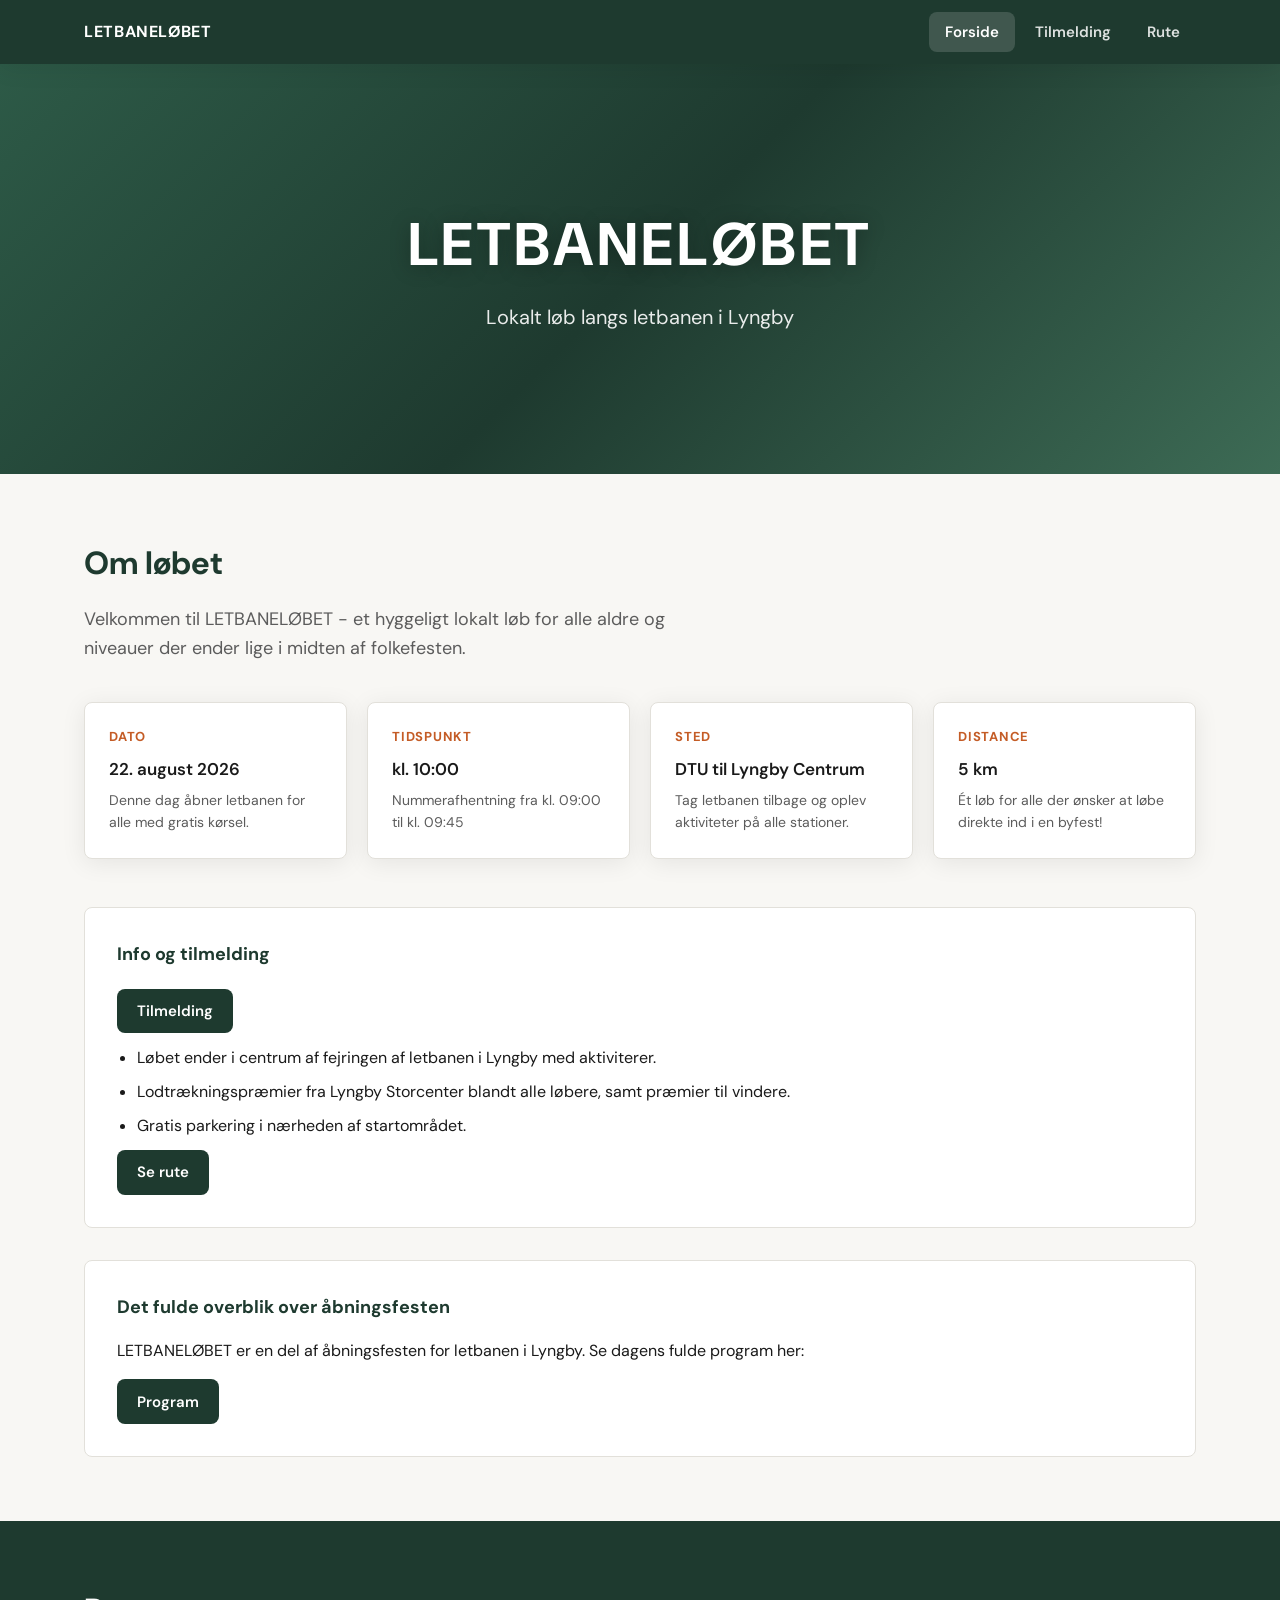
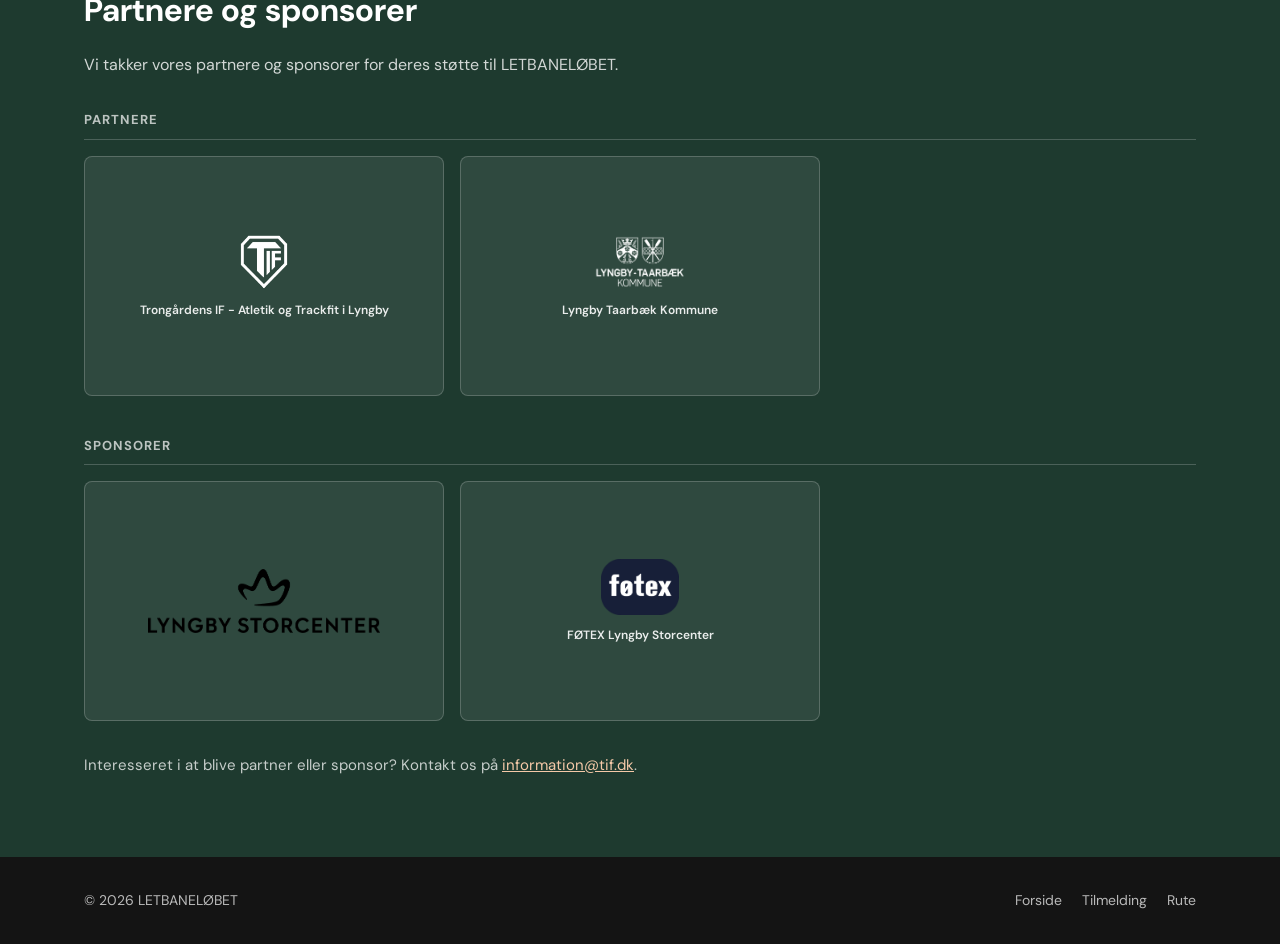
==== index.html @ 2972b859 "changed main page button margins" ====
<!DOCTYPE html>
<html lang="da">
<head>
    <meta charset="UTF-8">
    <meta name="viewport" content="width=device-width, initial-scale=1.0">
    <title>LETBANELØBET</title>
    <link rel="stylesheet" href="style.css">
    <link rel="preconnect" href="https://fonts.googleapis.com">
    <link rel="preconnect" href="https://fonts.gstatic.com" crossorigin>
    <link href="https://fonts.googleapis.com/css2?family=DM+Sans:ital,opsz,wght@0,9..40,400;0,9..40,600;0,9..40,700;1,9..40,400&display=swap" rel="stylesheet">
</head>
<body>
    <header class="nav">
        <div class="nav__inner">
            <a class="nav__brand" href="index.html">LETBANELØBET</a>
            <button class="nav__toggle" type="button" aria-expanded="false" aria-controls="nav-menu" aria-label="Åbn menu">
                <span class="nav__toggle-bar"></span>
                <span class="nav__toggle-bar"></span>
                <span class="nav__toggle-bar"></span>
            </button>
            <nav class="nav__menu" id="nav-menu">
                <a class="nav__link nav__link--active" href="index.html">Forside</a>
                <a class="nav__link" href="tilmelding.html">Tilmelding</a>
                <a class="nav__link" href="rute.html">Rute</a>
            </nav>
        </div>
    </header>

    <main>
        <section class="hero" aria-label="Velkommen">
            <div class="hero__banner" role="img" aria-label="Bannerbillede kommer snart">
                <!-- <span class="hero__banner-placeholder">Banner kommer snart</span> -->
                <div class="hero__overlay">
                    <h1 class="hero__title">LETBANELØBET</h1>
                    <p class="hero__tagline">Lokalt løb langs letbanen i Lyngby</p>
                </div>
            </div>
        </section>

        <section class="info" id="info">
            <div class="container">
                <h2 class="section-title">Om løbet</h2>
                <p class="info__intro">
                    Velkommen til LETBANELØBET - et hyggeligt lokalt løb for alle aldre og niveauer der ender lige i midten af folkefesten. 
                </p>

                <div class="info__grid">
                    <article class="info__card">
                        <h3 class="info__card-title">Dato</h3>
                        <p class="info__card-text">22. august 2026</p>
                        <p class="info__card-detail">Denne dag åbner letbanen for alle med gratis kørsel.</p>
                    </article>
                    <article class="info__card">
                        <h3 class="info__card-title">Tidspunkt</h3>
                        <p class="info__card-text">kl. 10:00</p>
                        <p class="info__card-detail">Nummerafhentning fra kl. 09:00 til kl. 09:45</p>
                    </article>
                    <article class="info__card">
                        <h3 class="info__card-title">Sted</h3>
                        <p class="info__card-text">DTU til Lyngby Centrum</p>
                        <p class="info__card-detail">Tag letbanen tilbage og oplev aktiviteter på alle stationer.</p>
                    </article>
                    <article class="info__card">
                        <h3 class="info__card-title">Distance</h3>
                        <p class="info__card-text">5 km</p>
                        <p class="info__card-detail">Ét løb for alle der ønsker at løbe direkte ind i en byfest!</p>
                    </article>
                </div>
                <div class="info__details">
                    <h3 class="info__details-title">Info og tilmelding</h3>
                    <a class="btn btn--secondary" href="tilmelding.html" style="margin-top: 0.25rem; margin-bottom: 0.75rem;">Tilmelding</a>
                    <ul class="info__list">
                        <li>Løbet ender i centrum af fejringen af letbanen i Lyngby med aktiviterer.</li>
                        <li>Lodtrækningspræmier fra Lyngby Storcenter blandt alle løbere, samt præmier til vindere.</li>
                        <li>Gratis parkering i nærheden af startområdet.</li>
                    </ul>
                    <a class="btn btn--secondary" href="rute.html" style="margin-top: 0.75rem;">Se rute</a>
                </div>

                <div class="info__details">
                    <h3 class="info__details-title">Det fulde overblik over åbningsfesten</h3>
                    <p>
                        LETBANELØBET er en del af åbningsfesten for letbanen i Lyngby.
                        Se dagens fulde program her:
                    </p>
                    <a class="btn btn--secondary" href="https://visitlyngby.dk/begivenhed/letbanen-aabner-i-lyngby/" target="_blank">Program</a>
              
                </div>
            </div>
        </section>

        <section class="partners" id="partnere">
            <div class="container">
                <h2 class="section-title">Partnere og sponsorer</h2>
                <p class="partners__intro">
                    Vi takker vores partnere og sponsorer for deres støtte til LETBANELØBET.
                </p>
                <div class="partners__group">
                    <h3 class="partners__group-title">Partnere</h3>
                    <div class="partners__grid">
                        <a class="partners__card" href="https://tif.dk" target="_blank" rel="noopener noreferrer">
                            <img
                                class="partners__card-logo"
                                src="partner_logos/TIF_logo_hvid.png"
                                alt="Trongårdens IF - Atletik og Trackfit i Lyngby"
                            >
                            <span class="partners__card-name">Trongårdens IF - Atletik og Trackfit i Lyngby</span>
                        </a>
                        <a class="partners__card" href="https://www.ltk.dk/" target="_blank" rel="noopener noreferrer">
                            <img
                                class="partners__card-logo"
                                src="partner_logos/LTK_Logo_KV-neg.png"
                                alt="Lyngby Taarbæk Kommune"
                            >
                            <span class="partners__card-name">Lyngby Taarbæk Kommune</span>
                        </a>
                        <!-- <div class="partners__logo" aria-hidden="true">Partner 3</div> -->
                    </div>
                </div>

                <div class="partners__group">
                    <h3 class="partners__group-title">Sponsorer</h3>
                    <div class="partners__grid">
                        <div class="partners__card partners__card--logo-only">
                            <img
                                class="partners__card-logo"
                                src="sponsor_logos/lsc_positiv.png"
                                alt="LSC"
                            >
                        </div>
                        <div class="partners__card">
                            <img
                                class="partners__card-logo"
                                src="sponsor_logos/logo_fotex_RGB.png"
                                alt="FØTEX Lyngby"
                            >
                            <span class="partners__card-name">FØTEX Lyngby Storcenter</span>
                        </div>
                    </div>
                </div>
                <p class="partners__cta">
                    Interesseret i at blive partner eller sponsor? Kontakt os på
                    <a href="mailto:information@tif.dk">information@tif.dk</a>.
                </p>
            </div>
        </section>
    </main>

    <footer class="footer">
        <div class="container footer__inner">
            <p class="footer__copy">&copy; 2026 LETBANELØBET</p>
            <nav class="footer__nav" aria-label="Sidefod">
                <a href="index.html">Forside</a>
                <a href="tilmelding.html">Tilmelding</a>
                <a href="rute.html">Rute</a>
            </nav>
        </div>
    </footer>

    <script src="script.js"></script>
</body>
</html>
---- style.css ----
:root {
    --color-bg: #f8f7f4;
    --color-surface: #ffffff;
    --color-text: #1a1a1a;
    --color-text-muted: #5c5c5c;
    --color-accent: #c45c26;
    --color-accent-dark: #9a4520;
    --color-nav: #1e3a2f;
    --color-hero-overlay: rgba(20, 45, 35, 0.55);
    --color-border: #e2e0da;
    --font: "DM Sans", system-ui, sans-serif;
    --max-width: 72rem;
    --nav-height: 4rem;
    --radius: 0.5rem;
    --shadow: 0 4px 24px rgba(0, 0, 0, 0.08);
}

*,
*::before,
*::after {
    box-sizing: border-box;
}

html {
    scroll-behavior: smooth;
}

body {
    margin: 0;
    font-family: var(--font);
    font-size: 1rem;
    line-height: 1.6;
    color: var(--color-text);
    background: var(--color-bg);
}

img {
    max-width: 100%;
    height: auto;
    display: block;
}

a {
    color: var(--color-accent);
}

a:hover {
    color: var(--color-accent-dark);
}

.container {
    width: 100%;
    max-width: var(--max-width);
    margin: 0 auto;
    padding: 0 1.25rem;
}

.container--narrow {
    max-width: 42rem;
}

/* Navigation */
.nav {
    position: sticky;
    top: 0;
    z-index: 100;
    background: var(--color-nav);
    box-shadow: var(--shadow);
}

.nav__inner {
    display: flex;
    align-items: center;
    justify-content: space-between;
    max-width: var(--max-width);
    margin: 0 auto;
    padding: 0 1.25rem;
    min-height: var(--nav-height);
}

.nav__brand {
    font-weight: 700;
    font-size: 1rem;
    letter-spacing: 0.04em;
    color: #fff;
    text-decoration: none;
    white-space: nowrap;
}

.nav__brand:hover {
    color: #e8f0ec;
}

.nav__menu {
    display: flex;
    gap: 0.25rem;
}

.nav__link {
    display: block;
    padding: 0.5rem 1rem;
    color: rgba(255, 255, 255, 0.85);
    text-decoration: none;
    font-weight: 600;
    font-size: 0.9375rem;
    border-radius: var(--radius);
}

.nav__link:hover {
    color: #fff;
    background: rgba(255, 255, 255, 0.1);
}

.nav__link--active {
    color: #fff;
    background: rgba(255, 255, 255, 0.15);
}

.nav__toggle {
    display: none;
    flex-direction: column;
    justify-content: center;
    gap: 5px;
    width: 2.5rem;
    height: 2.5rem;
    padding: 0;
    border: none;
    background: transparent;
    cursor: pointer;
    border-radius: var(--radius);
}

.nav__toggle-bar {
    display: block;
    width: 1.5rem;
    height: 2px;
    background: #fff;
    margin: 0 auto;
    transition: transform 0.2s, opacity 0.2s;
}

.nav__toggle[aria-expanded="true"] .nav__toggle-bar:nth-child(1) {
    transform: translateY(7px) rotate(45deg);
}

.nav__toggle[aria-expanded="true"] .nav__toggle-bar:nth-child(2) {
    opacity: 0;
}

.nav__toggle[aria-expanded="true"] .nav__toggle-bar:nth-child(3) {
    transform: translateY(-7px) rotate(-45deg);
}

/* Hero */
.hero {
    position: relative;
    min-height: min(56vh, 25.6rem);
    display: flex;
    align-items: flex-end;
    justify-content: center;
}

.hero__banner {
    position: absolute;
    inset: 0;
    background:
        linear-gradient(135deg, #2d5a47 0%, #1e3a2f 50%, #3d6b55 100%);
    display: flex;
    align-items: center;
    justify-content: center;
}

.hero__banner-placeholder {
    color: rgba(255, 255, 255, 0.35);
    font-size: 0.875rem;
    font-weight: 600;
    letter-spacing: 0.08em;
    text-transform: uppercase;
}

/* When banner image is added, use:
.hero__banner { background-image: url('images/banner.jpg'); background-size: cover; background-position: center; }
.hero__banner-placeholder { display: none; }
*/

.hero__overlay {
    position: relative;
    z-index: 1;
    width: 100%;
    padding: 3rem 1.25rem 3.5rem;
    text-align: center;
    /* background: linear-gradient(to top, var(--color-hero-overlay), transparent 70%); */
}

.hero__title {
    margin: 0;
    font-size: clamp(2.25rem, 8vw, 3.75rem);
    font-weight: 700;
    letter-spacing: 0.06em;
    color: #fff;
    text-shadow: 0 2px 20px rgba(0, 0, 0, 0.3);
}

.hero__tagline {
    margin: 0.5rem 0 0;
    font-size: clamp(1rem, 3vw, 1.25rem);
    color: rgba(255, 255, 255, 0.9);
}

/* Sections */
.section-title {
    margin: 0 0 1rem;
    font-size: clamp(1.5rem, 4vw, 2rem);
    font-weight: 700;
    color: var(--color-nav);
}

.info {
    padding: 4rem 0;
}

.info__intro {
    margin: 0 0 2.5rem;
    max-width: 40rem;
    font-size: 1.125rem;
    color: var(--color-text-muted);
}

.info__grid {
    display: grid;
    grid-template-columns: 1fr;
    gap: 1.25rem;
    margin-bottom: 3rem;
}

@media (min-width: 640px) {
    .info__grid {
        grid-template-columns: repeat(2, 1fr);
    }
}

@media (min-width: 960px) {
    .info__grid {
        grid-template-columns: repeat(4, 1fr);
    }
}

.info__card {
    background: var(--color-surface);
    border: 1px solid var(--color-border);
    border-radius: var(--radius);
    padding: 1.5rem;
    box-shadow: var(--shadow);
}

.info__card-title {
    margin: 0 0 0.5rem;
    font-size: 0.8125rem;
    font-weight: 700;
    text-transform: uppercase;
    letter-spacing: 0.06em;
    color: var(--color-accent);
}

.info__card-text {
    margin: 0;
    font-weight: 600;
    font-size: 1.0625rem;
}

.info__card-detail {
    margin: 0.35rem 0 0;
    font-size: 0.875rem;
    color: var(--color-text-muted);
}

.info__details {
    background: var(--color-surface);
    border: 1px solid var(--color-border);
    border-radius: var(--radius);
    padding: 2rem;
}

.info__details + .info__details {
    margin-top: 2rem;
}

.info__details-title {
    margin: 0 0 1rem;
    font-size: 1.125rem;
    color: var(--color-nav);
}

.info__list {
    margin: 0;
    padding-left: 1.25rem;
}

.info__list li {
    margin-bottom: 0.5rem;
}

.info__list li:last-child {
    margin-bottom: 0;
}

/* Partners */
.partners {
    padding: 4rem 0 5rem;
    background: var(--color-nav);
    color: #fff;
}

.partners .section-title {
    color: #fff;
}

.partners__intro {
    margin: 0 0 2rem;
    color: rgba(255, 255, 255, 0.8);
    max-width: 36rem;
}

.partners__group + .partners__group {
    margin-top: 2.5rem;
}

.partners__group-title {
    margin: 0 0 1rem;
    padding-bottom: 0.5rem;
    border-bottom: 1px solid rgba(255, 255, 255, 0.2);
    font-size: 0.8125rem;
    font-weight: 700;
    text-transform: uppercase;
    letter-spacing: 0.08em;
    color: rgba(255, 255, 255, 0.7);
}

.partners__grid {
    display: grid;
    grid-template-columns: minmax(0, 1fr);
    gap: 1rem;
    margin-bottom: 0;
    width: 100%;
}

@media (min-width: 480px) {
    .partners__grid {
        grid-template-columns: repeat(2, minmax(0, 1fr));
    }
}

@media (min-width: 900px) {
    .partners__grid {
        grid-template-columns: repeat(3, minmax(0, 1fr));
    }
}

.partners__grid > * {
    min-width: 0;
    max-width: 100%;
}

.partners__card {
    display: flex;
    flex-direction: column;
    align-items: center;
    justify-content: center;
    gap: 0.75rem;
    padding: 1.25rem 1rem;
    min-height: 9rem;
    background: rgba(255, 255, 255, 0.08);
    border: 1px solid rgba(255, 255, 255, 0.2);
    border-radius: var(--radius);
    text-decoration: none;
    color: rgba(255, 255, 255, 0.9);
    transition: background 0.2s, border-color 0.2s;
    box-sizing: border-box;
}

@media (min-width: 480px) {
    .partners__card,
    .partners__logo {
        aspect-ratio: 3 / 2;
        min-height: unset;
    }
}

.partners__card:hover {
    background: rgba(255, 255, 255, 0.14);
    border-color: rgba(255, 255, 255, 0.35);
    color: #fff;
}

.partners__card-logo {
    max-width: 100%;
    width: auto;
    height: 3.5rem;
    object-fit: contain;
}

.partners__card-name {
    font-size: clamp(0.6875rem, 2.5vw, 0.75rem);
    font-weight: 600;
    text-align: center;
    line-height: 1.35;
    overflow-wrap: break-word;
    word-break: break-word;
    hyphens: auto;
    width: 100%;
    padding: 0 0.25rem;
}

.partners__card--logo-only .partners__card-logo {
    height: 4rem;
}

.partners__logo {
    display: flex;
    align-items: center;
    justify-content: center;
    background: rgba(255, 255, 255, 0.08);
    border: 1px dashed rgba(255, 255, 255, 0.25);
    border-radius: var(--radius);
    font-size: 0.8125rem;
    font-weight: 600;
    color: rgba(255, 255, 255, 0.5);
}

.partners__cta {
    margin: 2rem 0 0;
    font-size: 0.9375rem;
    color: rgba(255, 255, 255, 0.75);
}

.partners__cta a {
    color: #f5c9a8;
}

.partners__cta a:hover {
    color: #fff;
}

/* Subpages */
.page-hero {
    padding: 3rem 0 2rem;
    background: var(--color-surface);
    border-bottom: 1px solid var(--color-border);
}

.page-hero__title {
    margin: 0;
    font-size: clamp(1.75rem, 5vw, 2.5rem);
    color: var(--color-nav);
}

.page-hero__lead {
    margin: 0.5rem 0 0;
    color: var(--color-text-muted);
    font-size: 1.125rem;
}

.page-content {
    padding: 3rem 0 4rem;
}

.placeholder-box {
    background: var(--color-surface);
    border: 1px solid var(--color-border);
    border-radius: var(--radius);
    padding: 2rem;
    box-shadow: var(--shadow);
}

.placeholder-box h2 {
    margin: 0 0 1rem;
    font-size: 1.25rem;
    color: var(--color-nav);
}

.placeholder-box p {
    margin: 0 0 1rem;
    color: var(--color-text-muted);
}

.route-map {
    width: 100%;
    margin-bottom: 2rem;
    border-radius: var(--radius);
}

.btn {
    display: inline-block;
    padding: 0.65rem 1.25rem;
    font-family: var(--font);
    font-weight: 600;
    font-size: 0.9375rem;
    text-decoration: none;
    border-radius: var(--radius);
    border: none;
    cursor: pointer;
}

.btn--secondary {
    background: var(--color-nav);
    color: #fff;
}

.btn--secondary:hover {
    background: #2a5242;
    color: #fff;
}

/* Footer */
.footer {
    padding: 2rem 0;
    background: #141414;
    color: rgba(255, 255, 255, 0.7);
    font-size: 0.875rem;
}

.footer__inner {
    display: flex;
    flex-wrap: wrap;
    align-items: center;
    justify-content: space-between;
    gap: 1rem;
}

.footer__copy {
    margin: 0;
}

.footer__nav {
    display: flex;
    gap: 1.25rem;
}

.footer__nav a {
    color: rgba(255, 255, 255, 0.7);
    text-decoration: none;
}

.footer__nav a:hover {
    color: #fff;
}

/* Mobile nav */
@media (max-width: 640px) {
    .nav__toggle {
        display: flex;
    }

    .nav__menu {
        position: absolute;
        top: var(--nav-height);
        left: 0;
        right: 0;
        flex-direction: column;
        background: var(--color-nav);
        padding: 0.5rem 1rem 1rem;
        gap: 0;
        border-top: 1px solid rgba(255, 255, 255, 0.1);
        display: none;
    }

    .nav__menu.is-open {
        display: flex;
    }

    .nav__link {
        padding: 0.75rem 0.5rem;
    }

    .nav {
        position: relative;
    }

    .nav__inner {
        position: relative;
    }
}
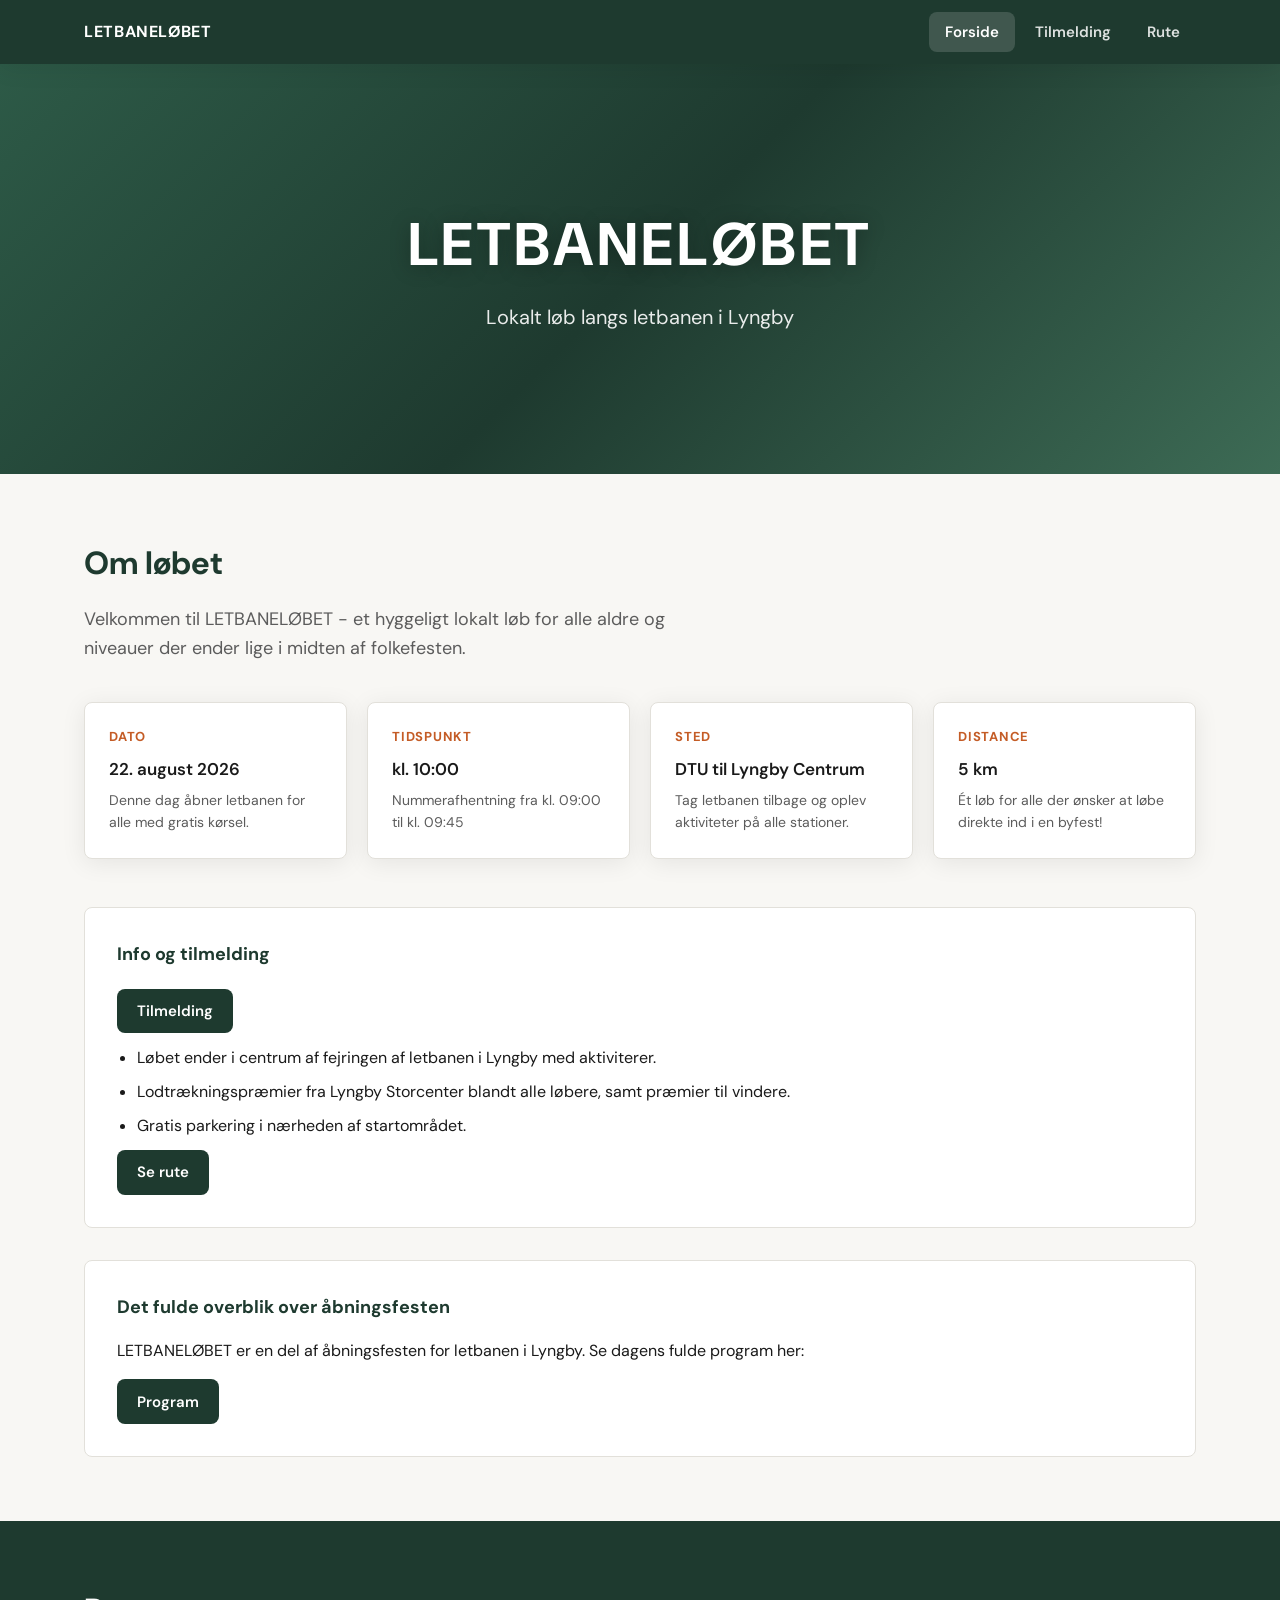
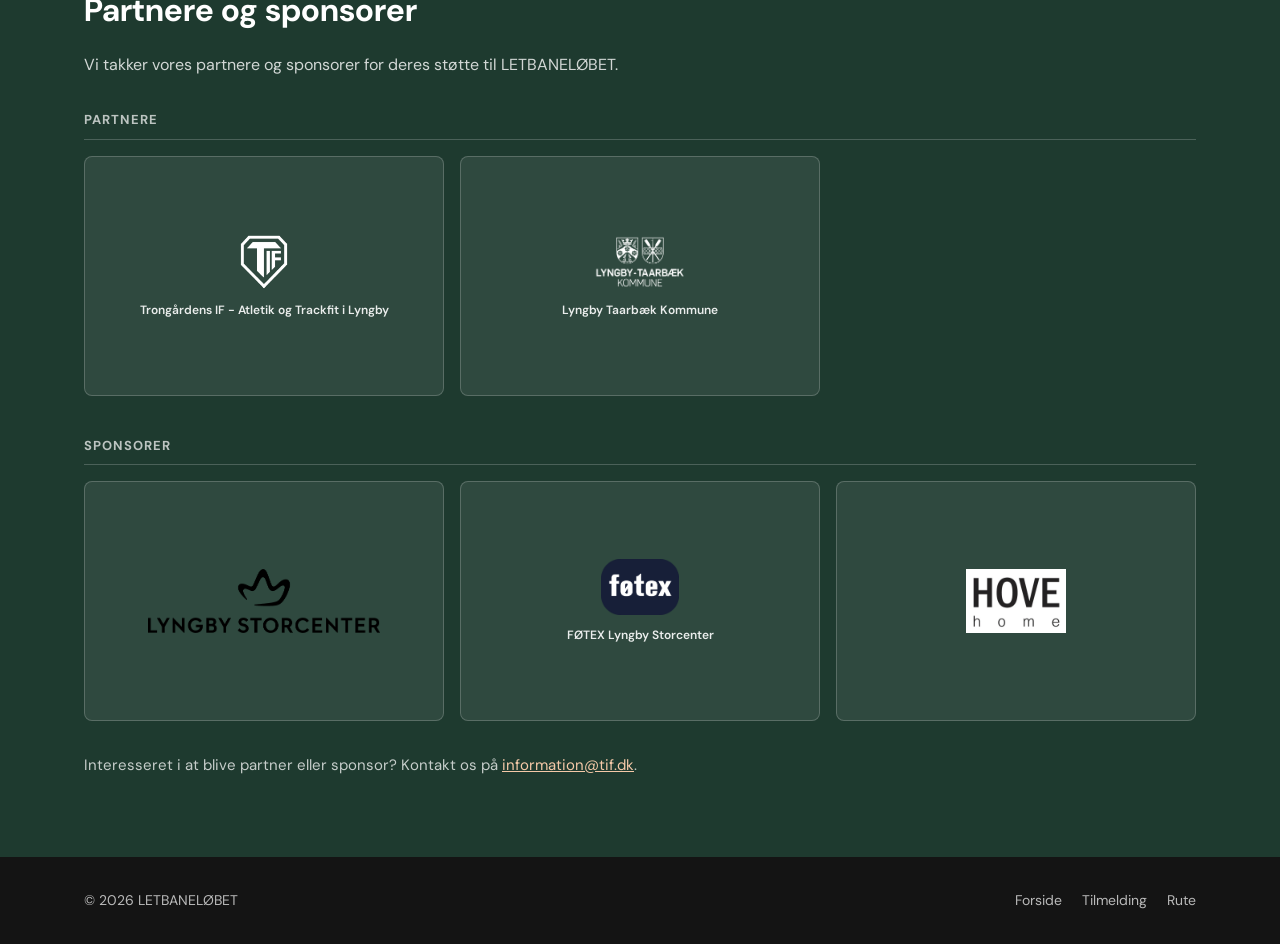
==== commit b82fd27a: "added rute link and changed small infos" ====
--- a/index.html
+++ b/index.html
@@ -136,6 +136,13 @@
                             >
                             <span class="partners__card-name">FØTEX Lyngby Storcenter</span>
                         </div>
+                        <a class="partners__card partners__card--logo-only" href="https://hovehome.com/" target="_blank" rel="noopener noreferrer">
+                            <img
+                                class="partners__card-logo"
+                                src="sponsor_logos/HoveHomeLogo_website_1.webp"
+                                alt="Hove Home"
+                            >
+                        </a>
                     </div>
                 </div>
                 <p class="partners__cta">
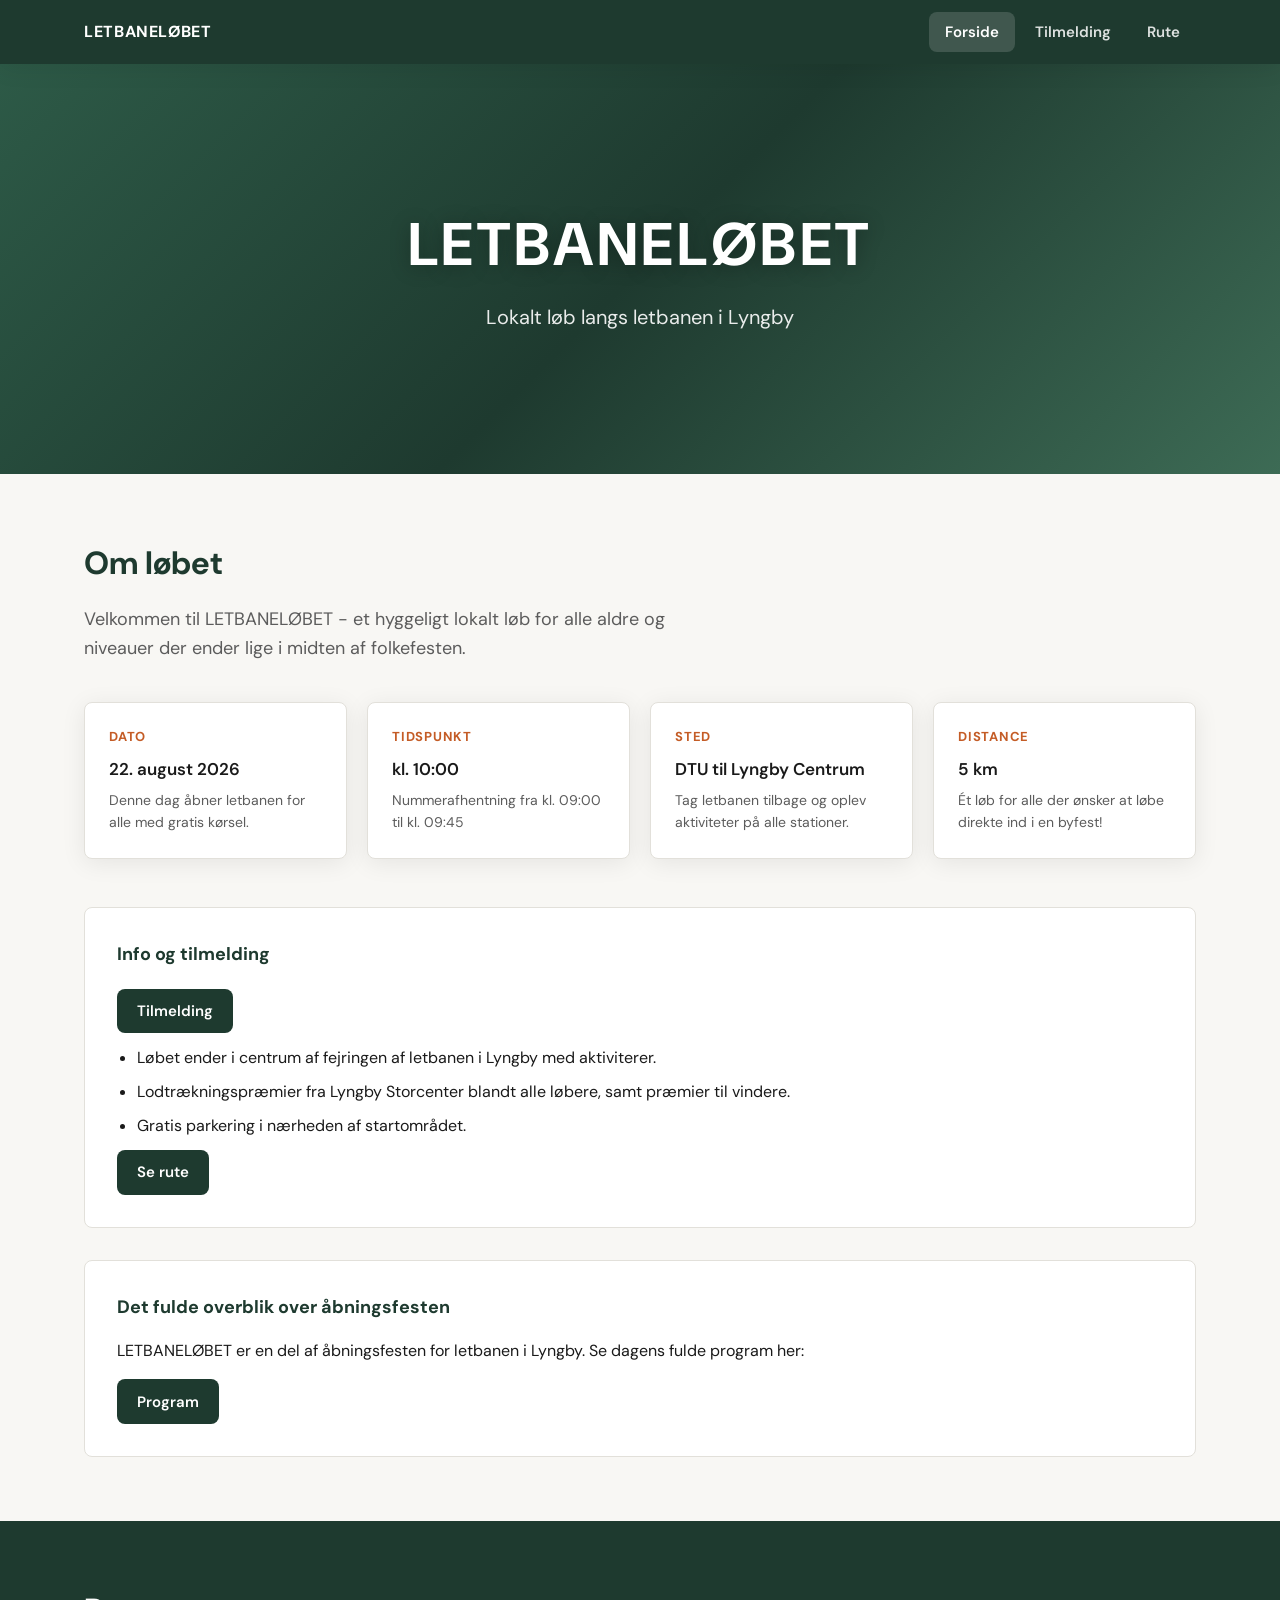
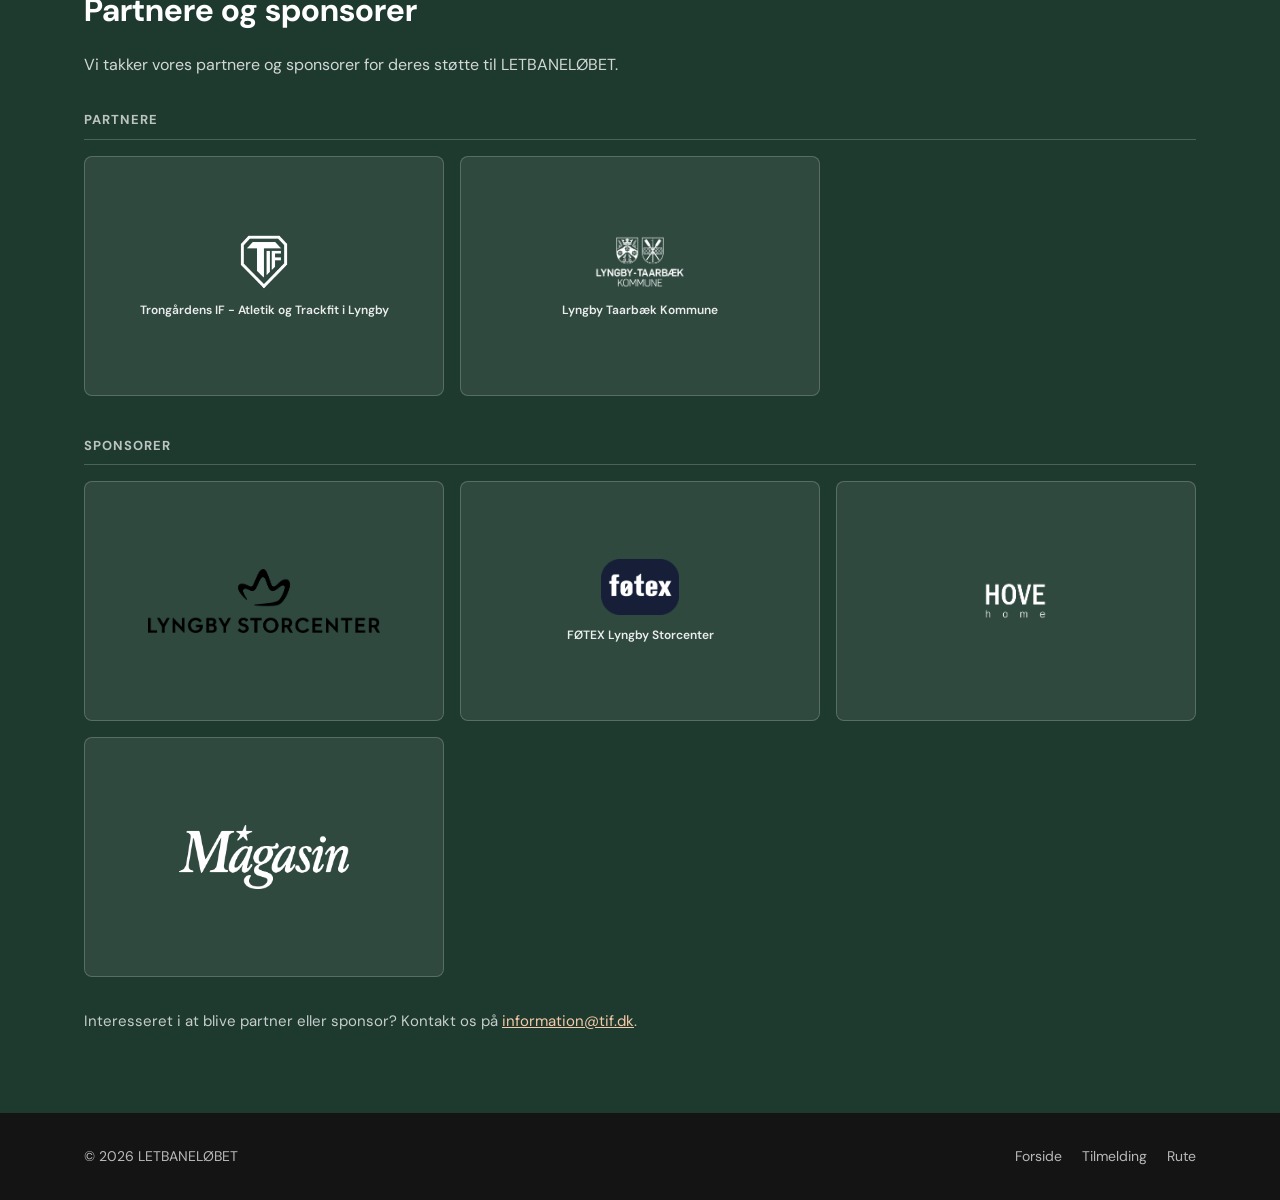
==== commit 3813b35d: "logo update" ====
--- a/index.html
+++ b/index.html
@@ -138,9 +138,16 @@
                         </div>
                         <a class="partners__card partners__card--logo-only" href="https://hovehome.com/" target="_blank" rel="noopener noreferrer">
                             <img
+                                class="partners__card-logo partners__card-logo--invert"
+                                src="sponsor_logos/HoveHomeLogo med Home200x200.png"
+                                alt="Hove Home"
+                            >
+                        </a>
+                        <a class="partners__card partners__card--logo-only" href="https://www.magasin.dk/" target="_blank" rel="noopener noreferrer">
+                            <img
                                 class="partners__card-logo"
-                                src="sponsor_logos/HoveHomeLogo_website_1.webp"
-                                alt="Hove Home"
+                                src="sponsor_logos/_Magasin_logo_HVID.png"
+                                alt="Magasin"
                             >
                         </a>
                     </div>
--- a/style.css
+++ b/style.css
@@ -415,6 +415,11 @@
     height: 4rem;
 }
 
+.partners__card-logo--invert {
+    filter: invert(1);
+    height: 7.5rem;
+}
+
 .partners__logo {
     display: flex;
     align-items: center;
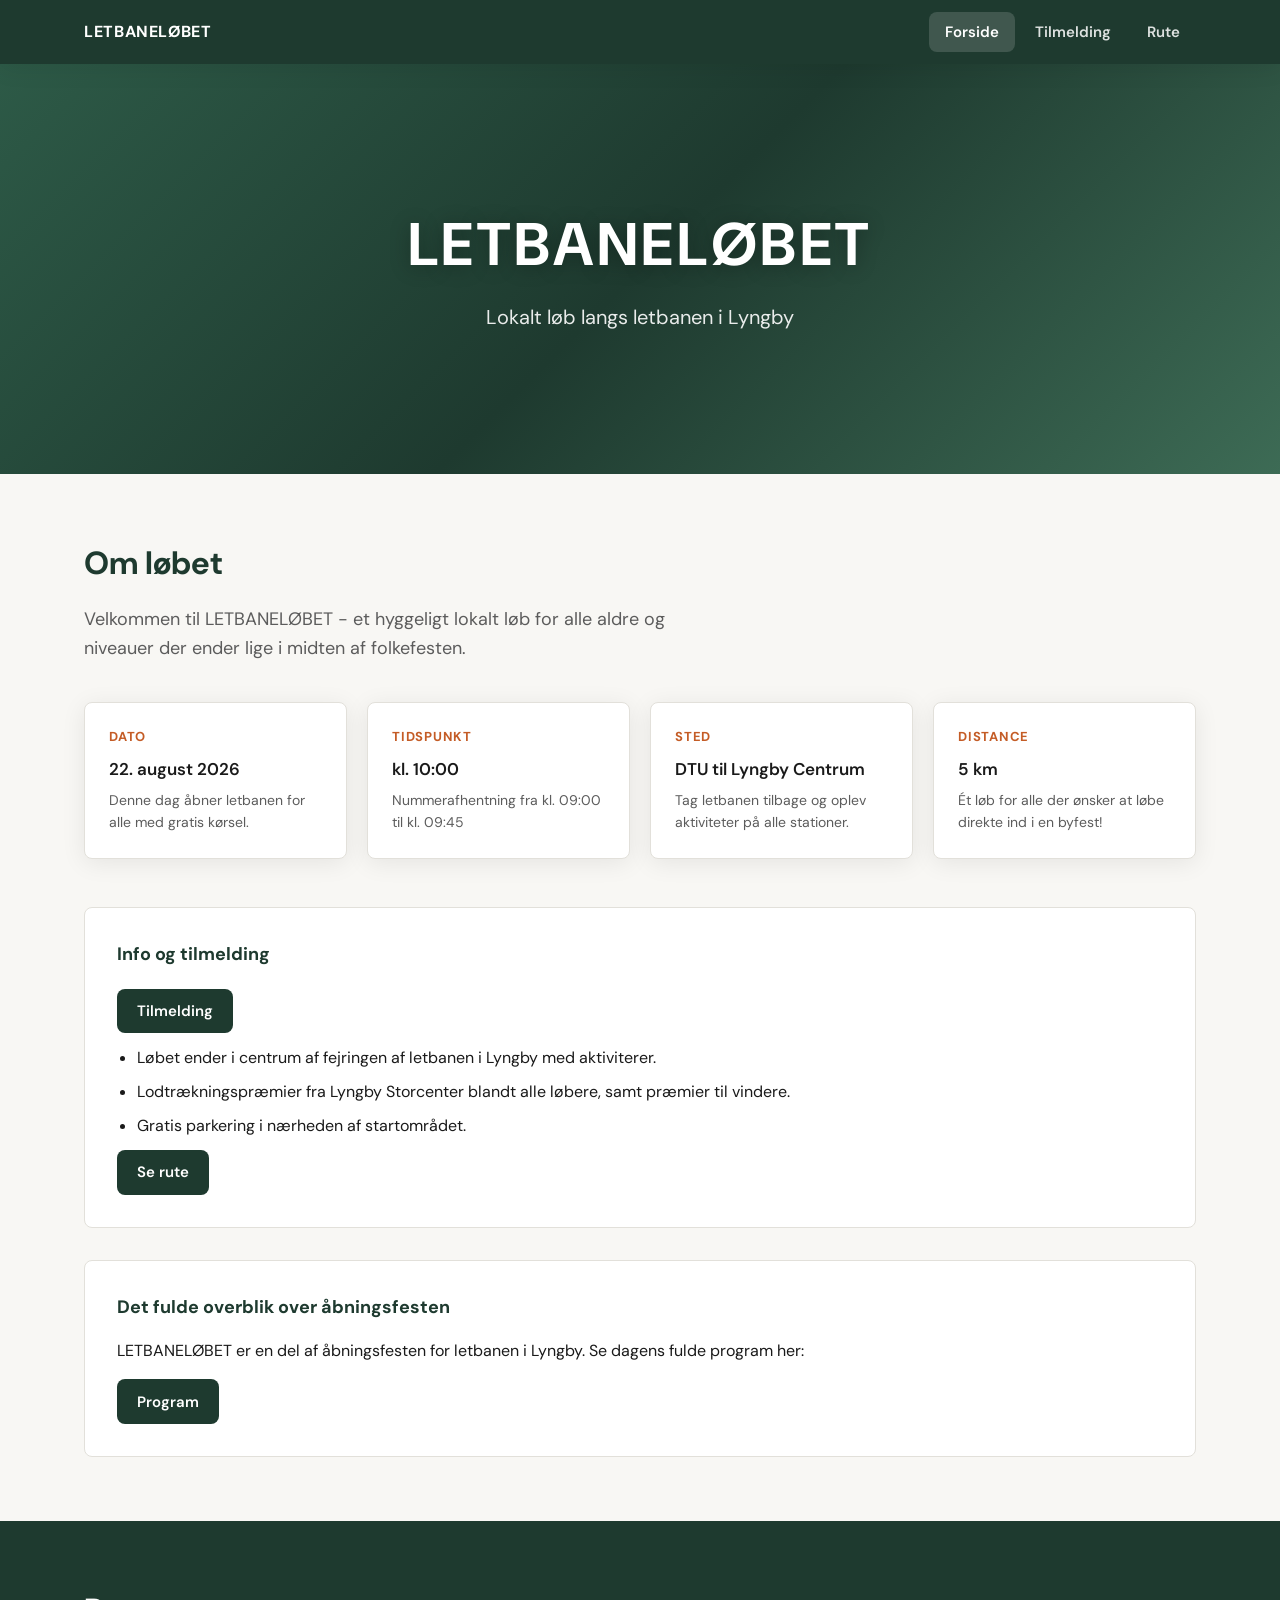
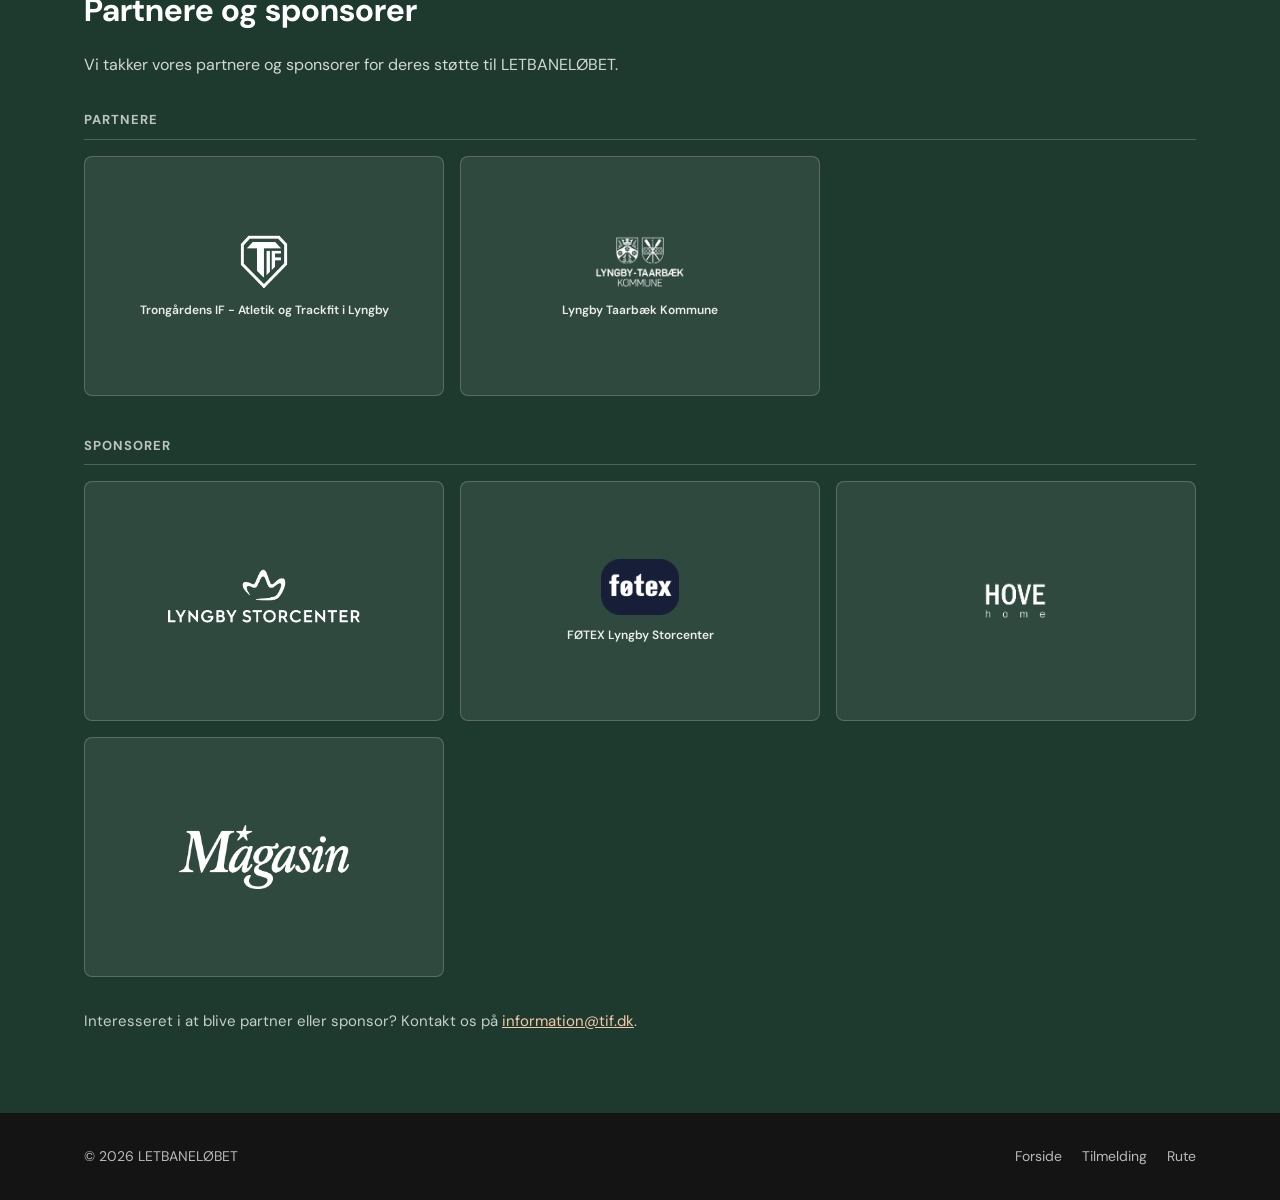
==== commit 1fca68b5: "magasin logo solved" ====
--- a/index.html
+++ b/index.html
@@ -124,7 +124,7 @@
                         <div class="partners__card partners__card--logo-only">
                             <img
                                 class="partners__card-logo"
-                                src="sponsor_logos/lsc_positiv.png"
+                                src="sponsor_logos/lsc_negativ-one-line-01.png"
                                 alt="LSC"
                             >
                         </div>
@@ -146,7 +146,7 @@
                         <a class="partners__card partners__card--logo-only" href="https://www.magasin.dk/" target="_blank" rel="noopener noreferrer">
                             <img
                                 class="partners__card-logo"
-                                src="sponsor_logos/_Magasin_logo_HVID.png"
+                                src="sponsor_logos/Magasin_logo_HVID.png"
                                 alt="Magasin"
                             >
                         </a>
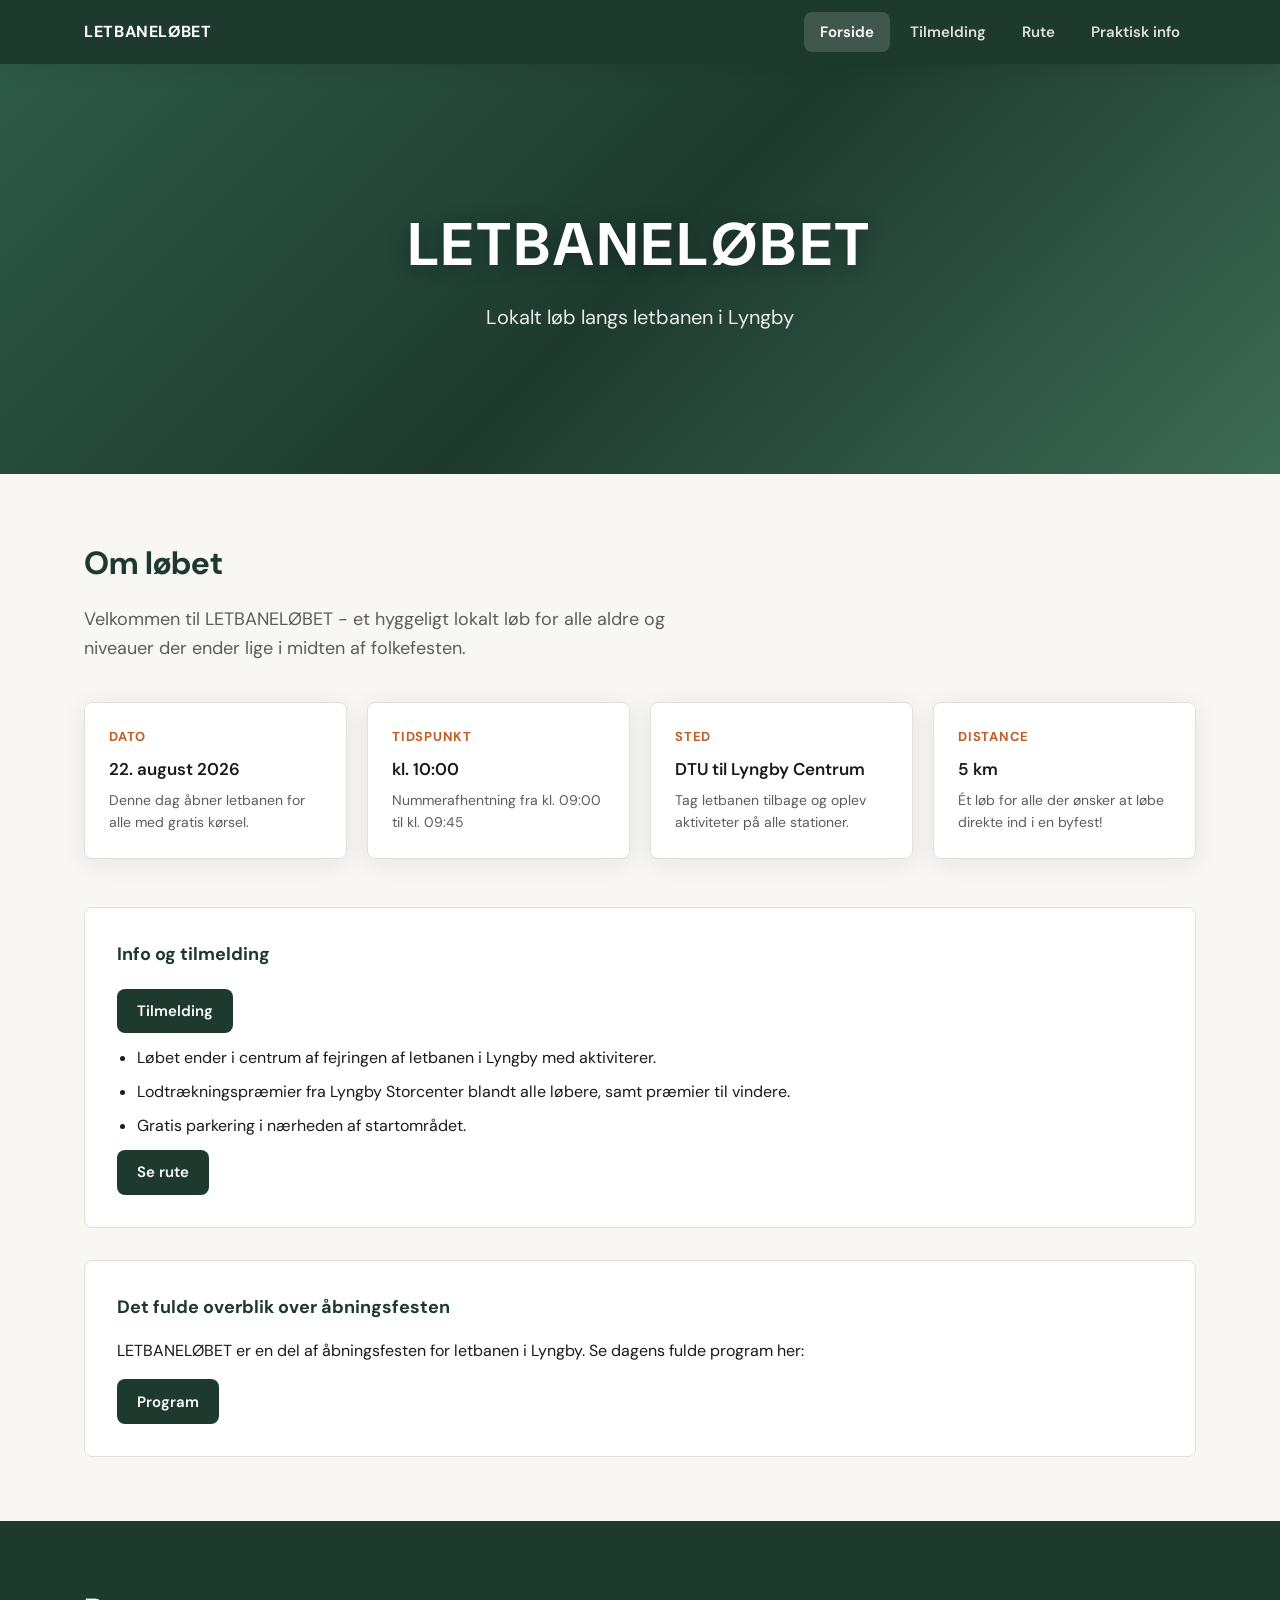
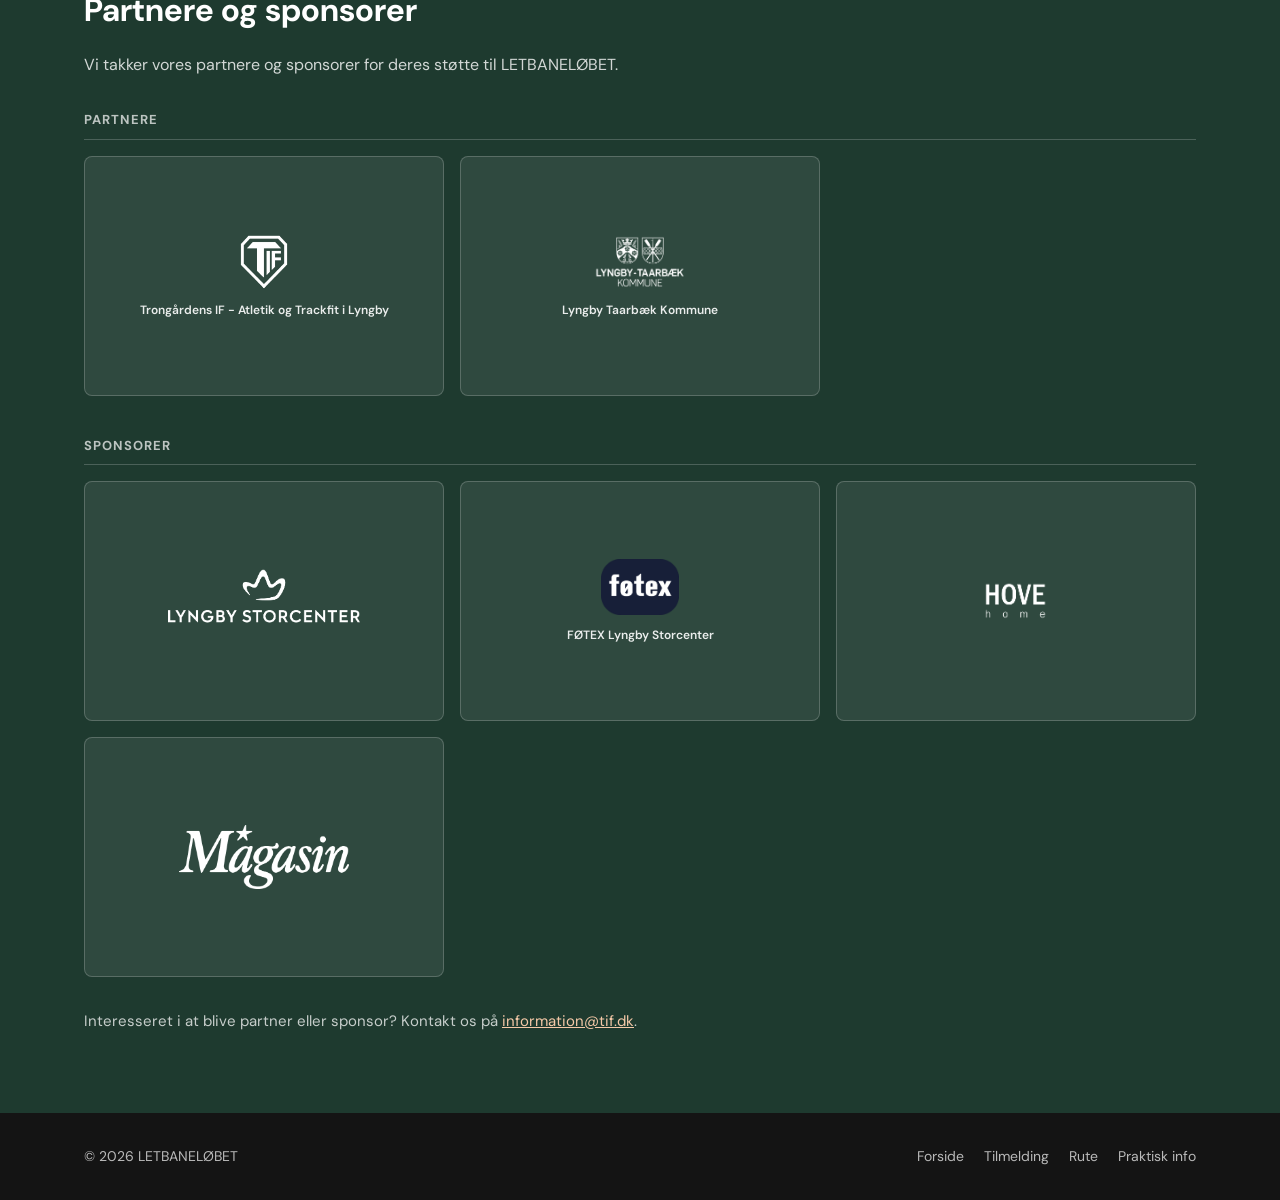
==== commit f6460c38: "added raffel prices" ====
--- a/index.html
+++ b/index.html
@@ -22,6 +22,7 @@
                 <a class="nav__link nav__link--active" href="index.html">Forside</a>
                 <a class="nav__link" href="tilmelding.html">Tilmelding</a>
                 <a class="nav__link" href="rute.html">Rute</a>
+                <a class="nav__link" href="praktisk-info.html">Praktisk info</a>
             </nav>
         </div>
     </header>
@@ -167,6 +168,7 @@
                 <a href="index.html">Forside</a>
                 <a href="tilmelding.html">Tilmelding</a>
                 <a href="rute.html">Rute</a>
+                <a href="praktisk-info.html">Praktisk info</a>
             </nav>
         </div>
     </footer>
--- a/style.css
+++ b/style.css
@@ -488,6 +488,11 @@
     color: var(--color-text-muted);
 }
 
+.prize-section {
+    margin-top: 2rem;
+    scroll-margin-top: calc(var(--nav-height) + 1rem);
+}
+
 .route-map {
     width: 100%;
     margin-bottom: 2rem;
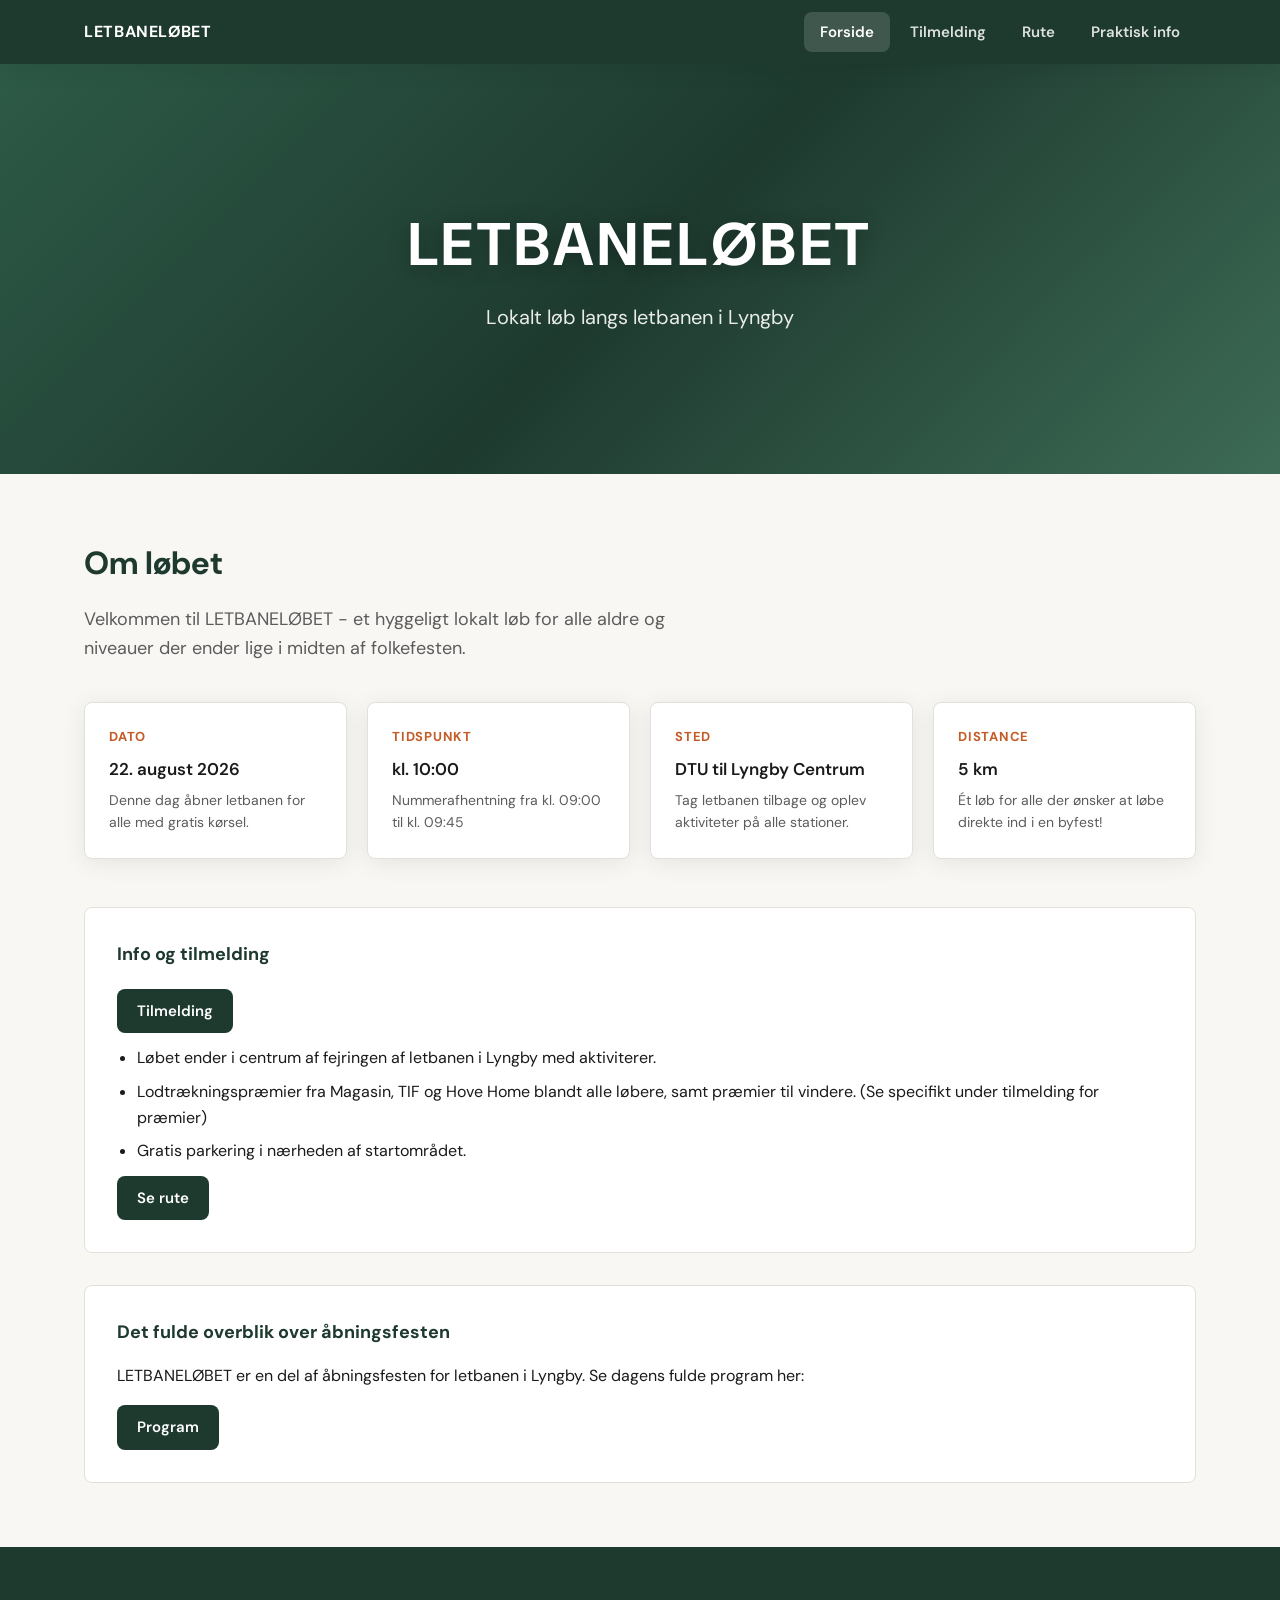
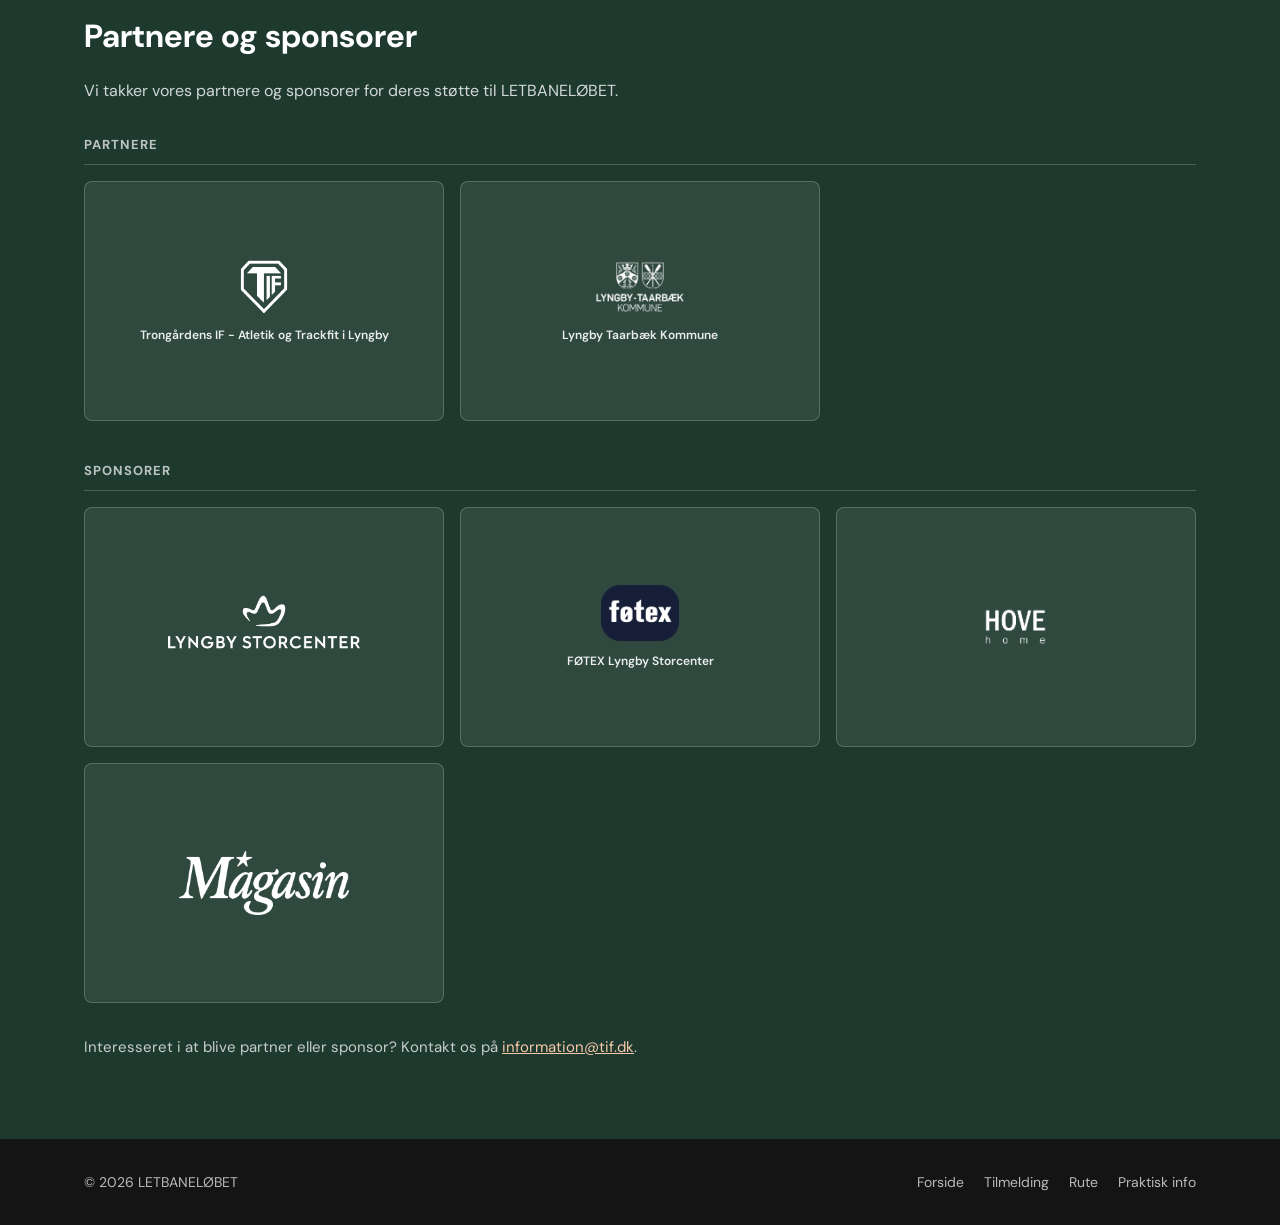
==== commit e22fc398: "added raffel prices front page update" ====
--- a/index.html
+++ b/index.html
@@ -72,7 +72,7 @@
                     <a class="btn btn--secondary" href="tilmelding.html" style="margin-top: 0.25rem; margin-bottom: 0.75rem;">Tilmelding</a>
                     <ul class="info__list">
                         <li>Løbet ender i centrum af fejringen af letbanen i Lyngby med aktiviterer.</li>
-                        <li>Lodtrækningspræmier fra Lyngby Storcenter blandt alle løbere, samt præmier til vindere.</li>
+                        <li>Lodtrækningspræmier fra Magasin, TIF og Hove Home blandt alle løbere, samt præmier til vindere. (Se specifikt under tilmelding for præmier)</li>
                         <li>Gratis parkering i nærheden af startområdet.</li>
                     </ul>
                     <a class="btn btn--secondary" href="rute.html" style="margin-top: 0.75rem;">Se rute</a>
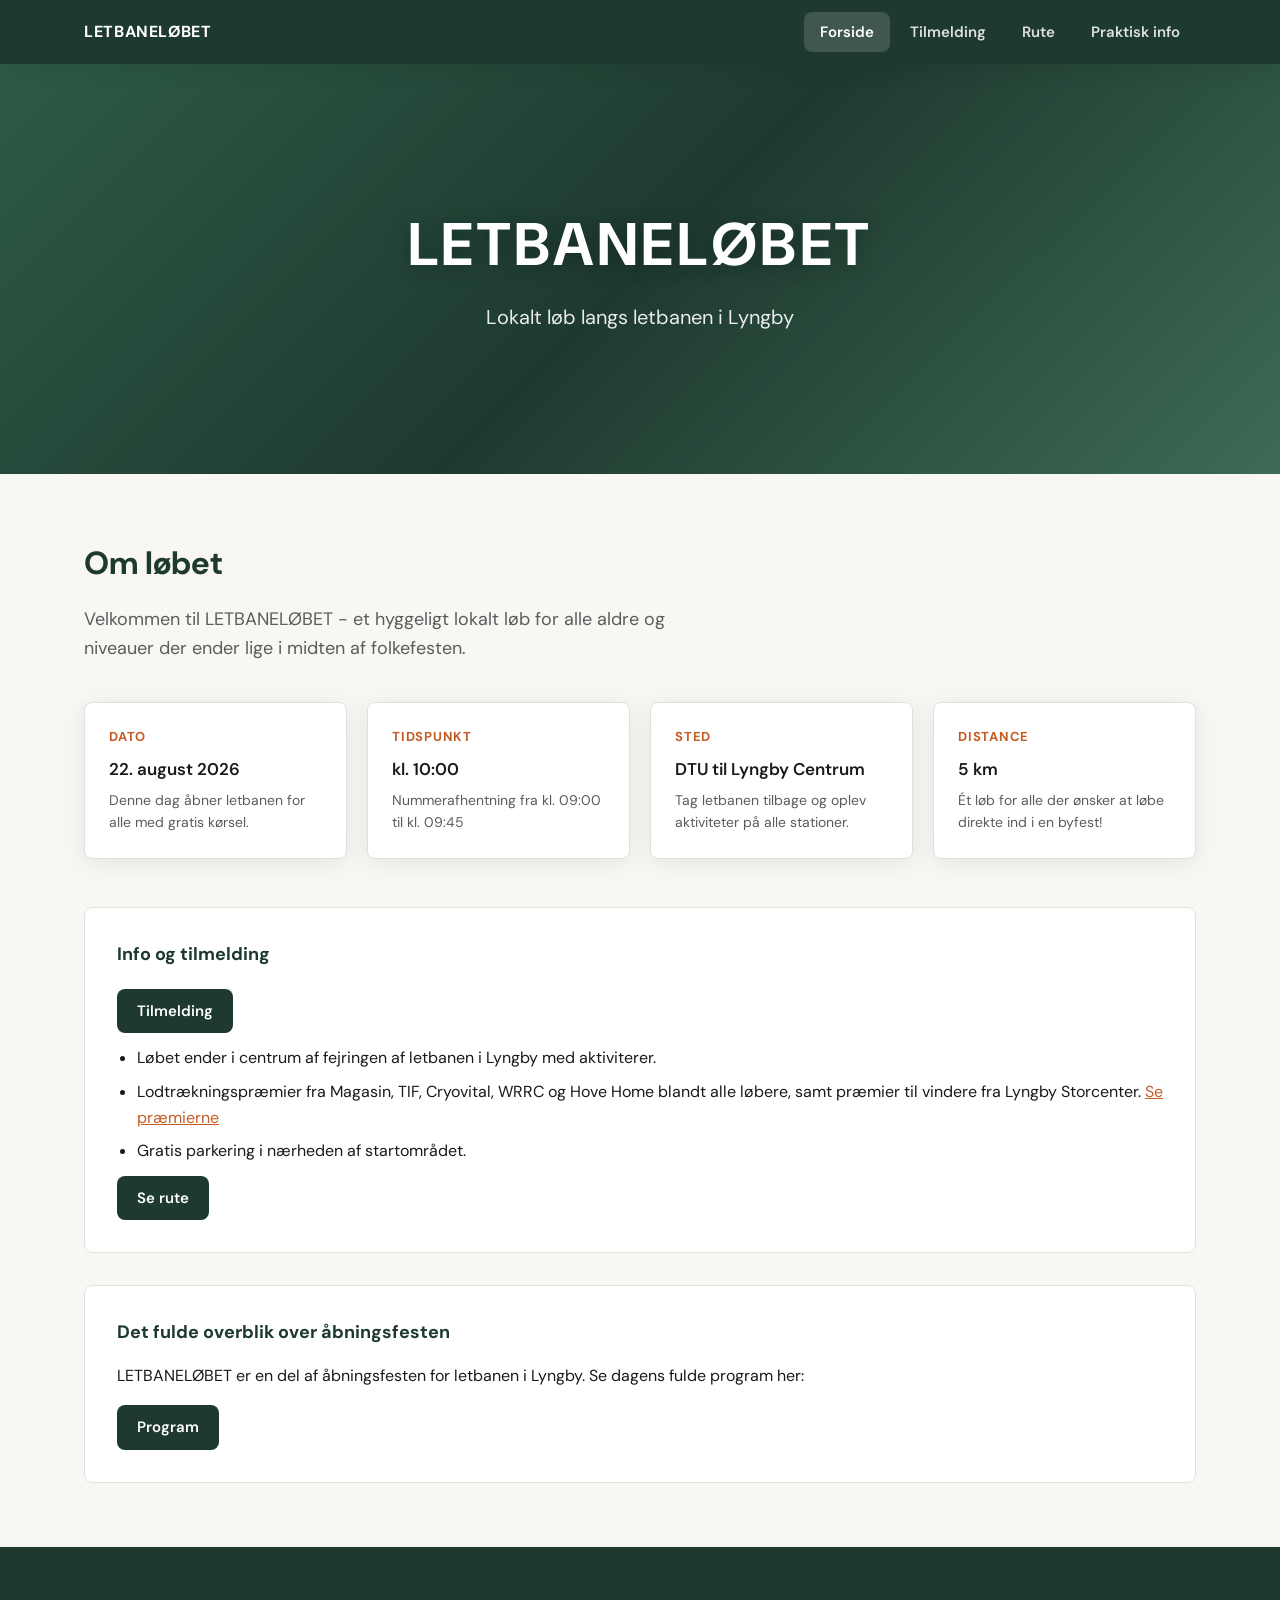
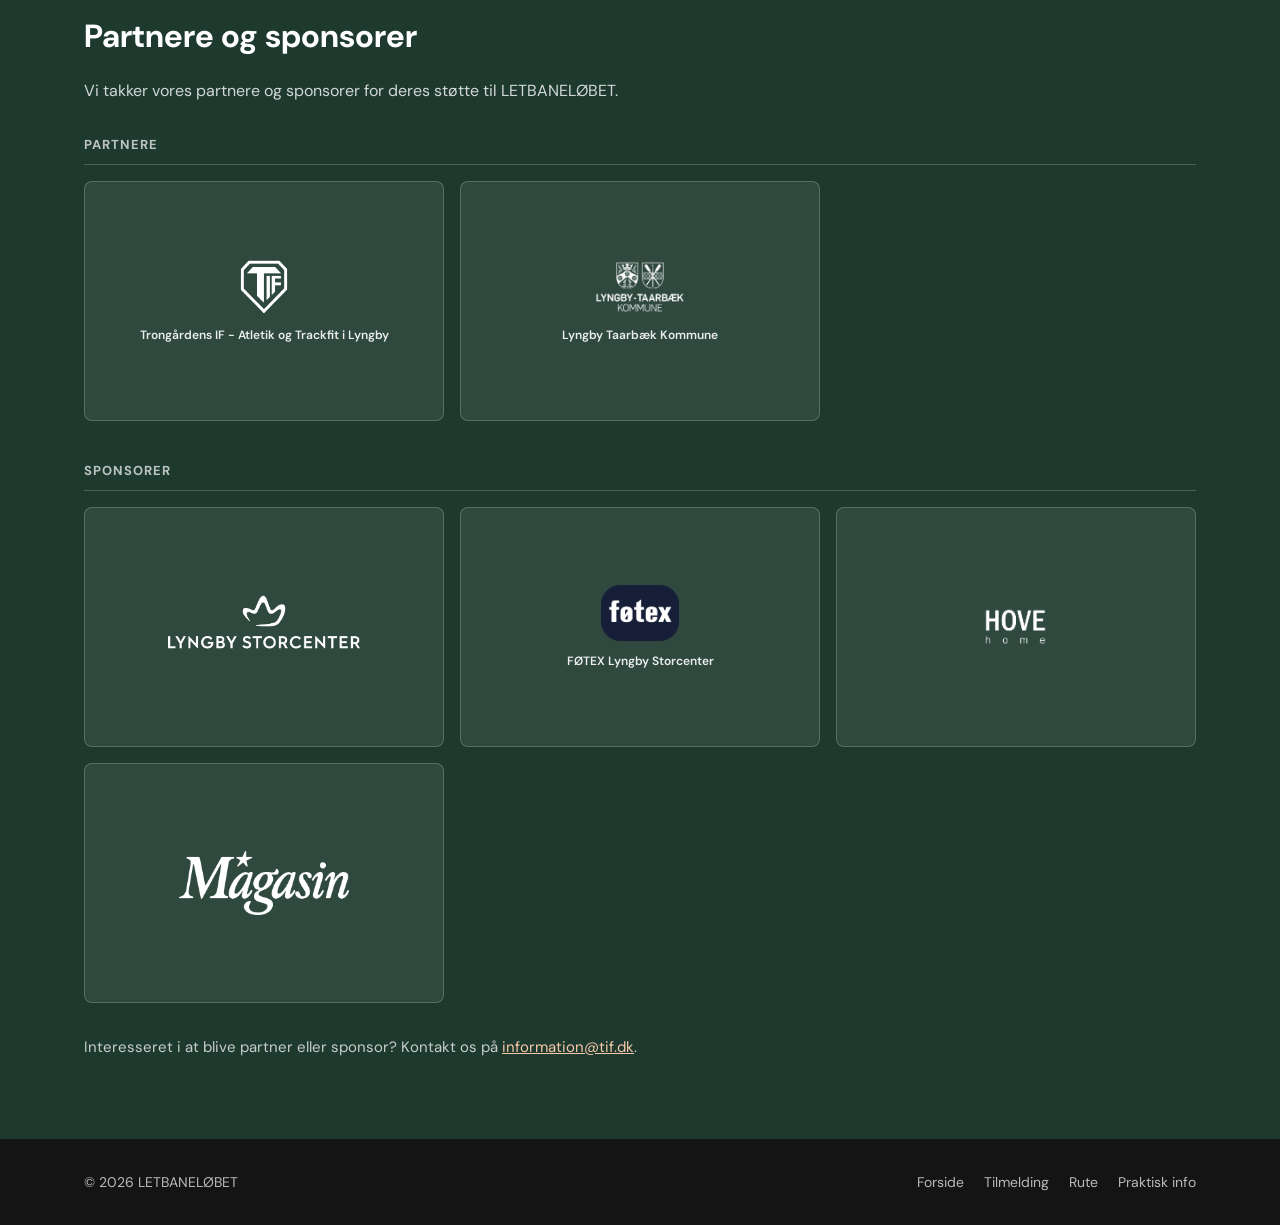
==== commit 9d2f44bc: "changed front page and" ====
--- a/index.html
+++ b/index.html
@@ -72,7 +72,7 @@
                     <a class="btn btn--secondary" href="tilmelding.html" style="margin-top: 0.25rem; margin-bottom: 0.75rem;">Tilmelding</a>
                     <ul class="info__list">
                         <li>Løbet ender i centrum af fejringen af letbanen i Lyngby med aktiviterer.</li>
-                        <li>Lodtrækningspræmier fra Magasin, TIF og Hove Home blandt alle løbere, samt præmier til vindere. (Se specifikt under tilmelding for præmier)</li>
+                        <li>Lodtrækningspræmier fra Magasin, TIF, Cryovital, WRRC og Hove Home blandt alle løbere, samt præmier til vindere fra Lyngby Storcenter. <a href="tilmelding.html#lodtraekningspraemier">Se præmierne</a></li>
                         <li>Gratis parkering i nærheden af startområdet.</li>
                     </ul>
                     <a class="btn btn--secondary" href="rute.html" style="margin-top: 0.75rem;">Se rute</a>
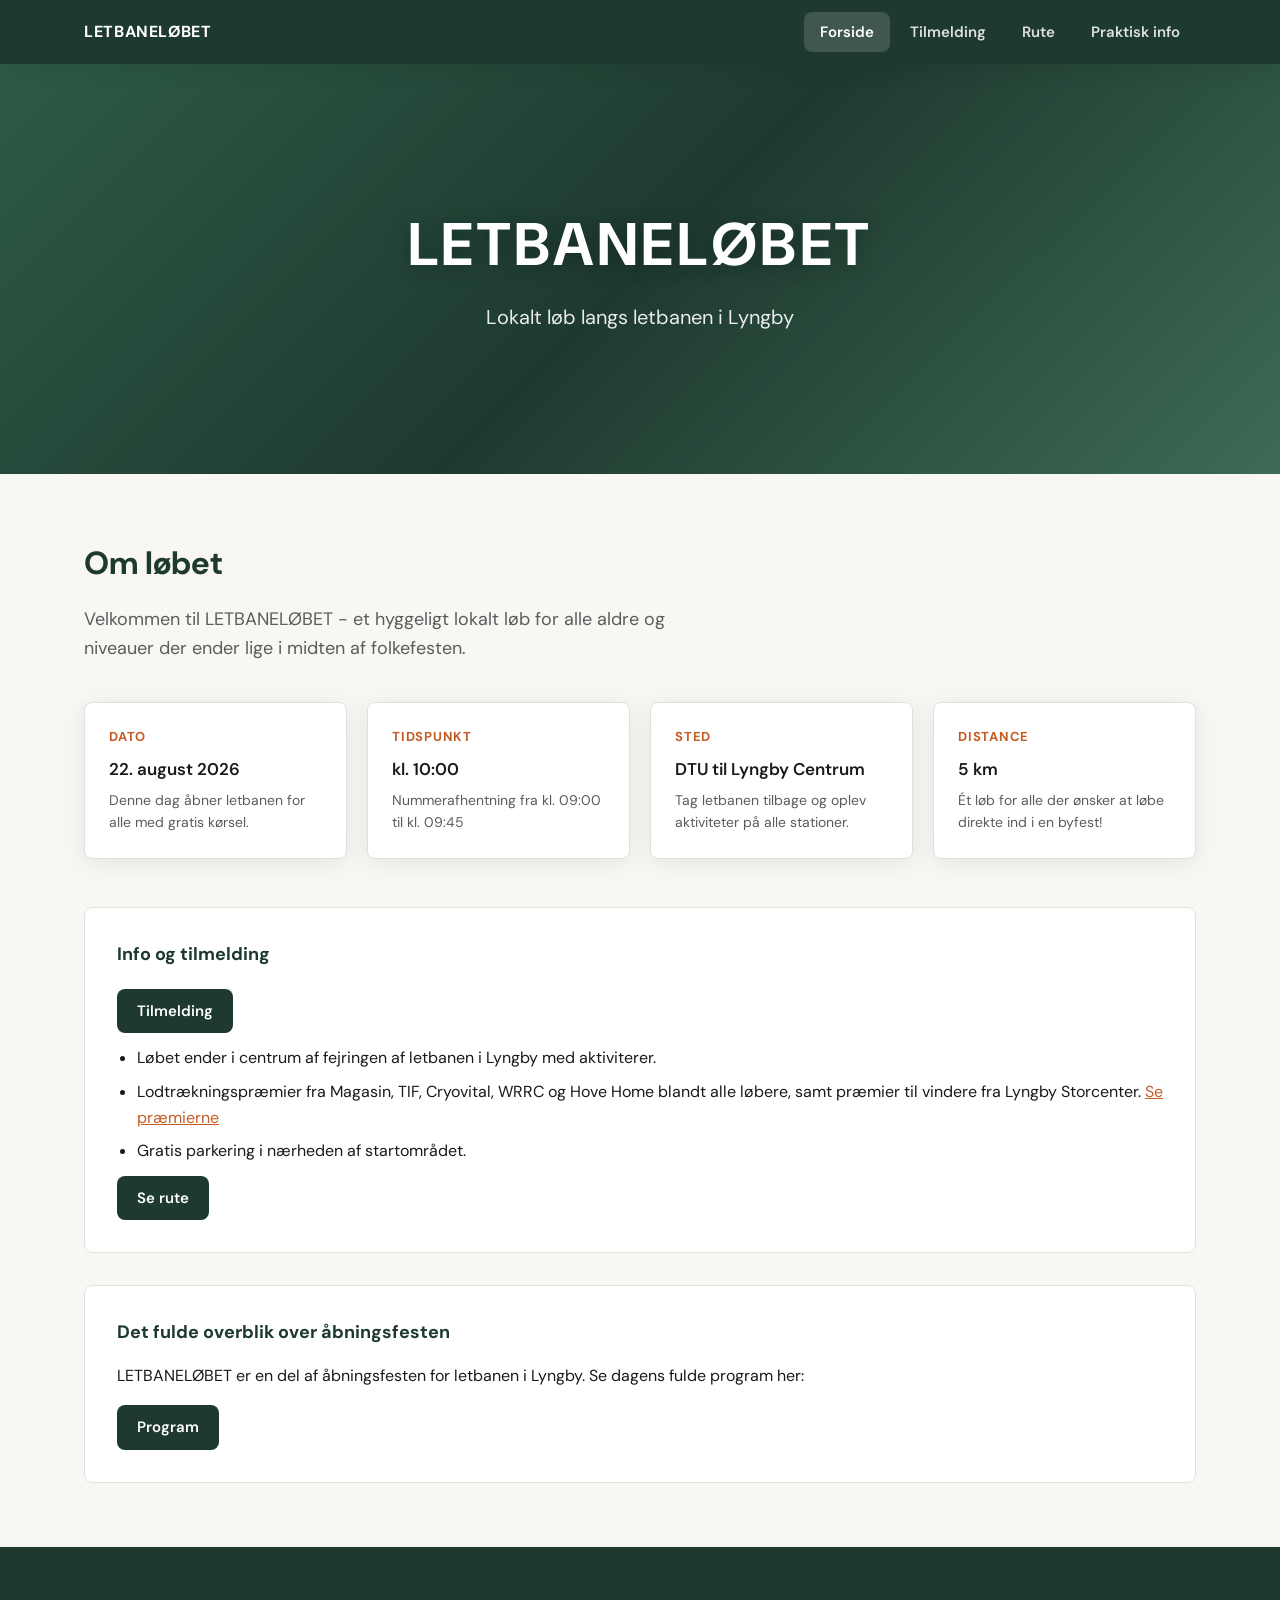
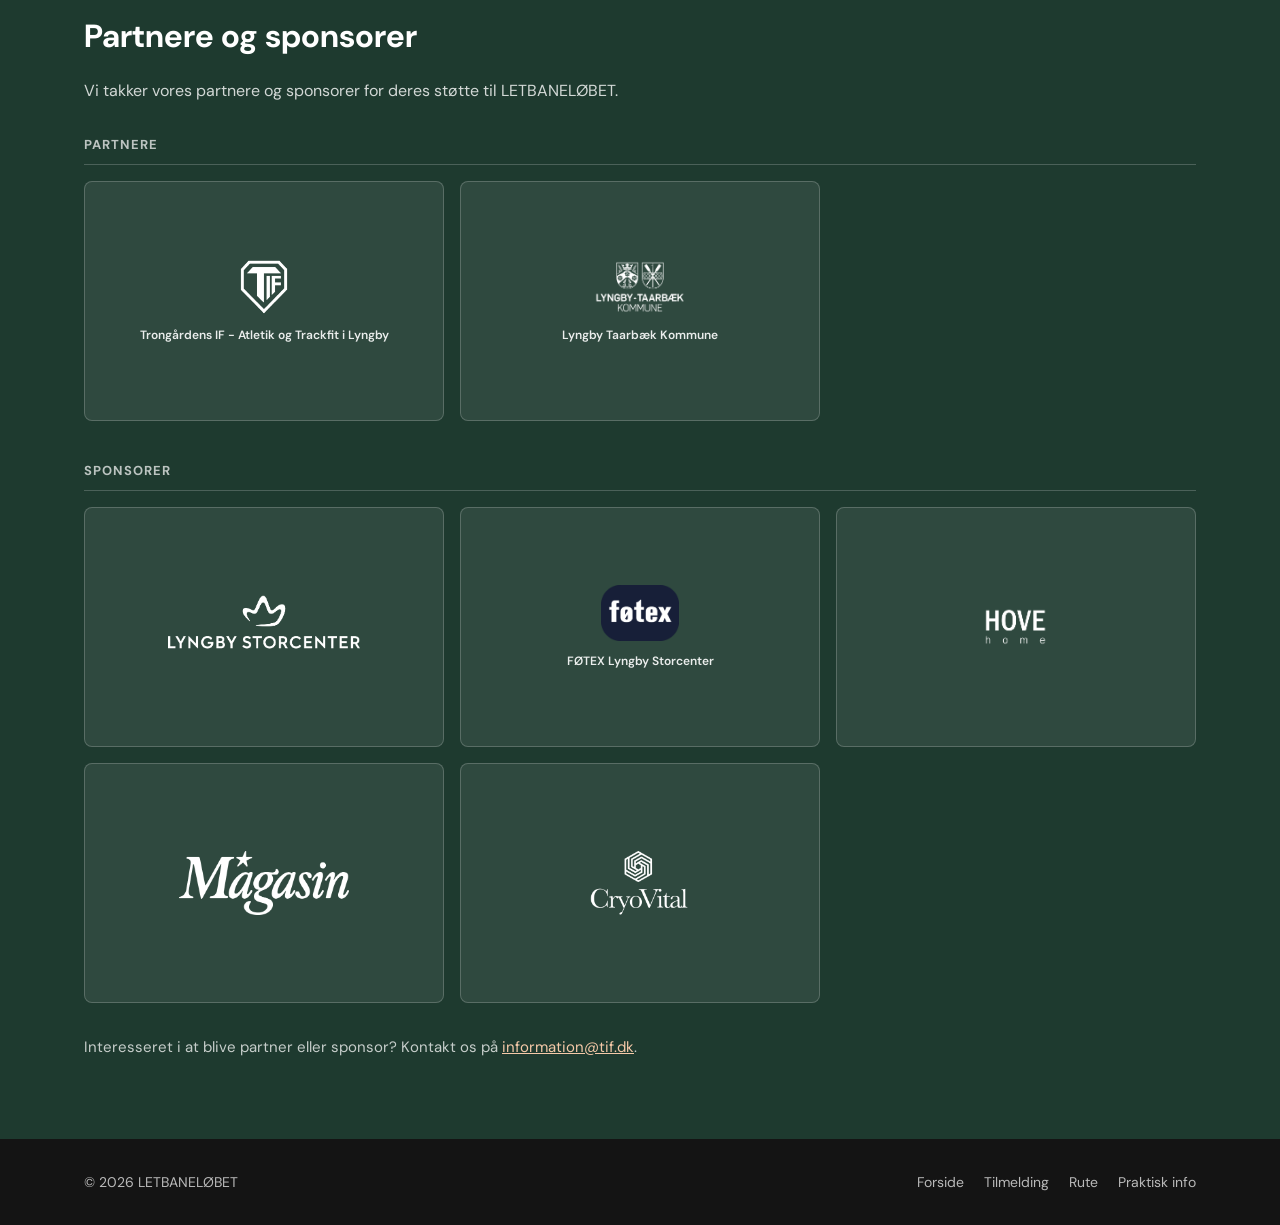
==== commit f6df3ec1: "last sponsor" ====
--- a/index.html
+++ b/index.html
@@ -151,6 +151,13 @@
                                 alt="Magasin"
                             >
                         </a>
+                        <a class="partners__card partners__card--logo-only" href="https://cryovital.dk/" target="_blank" rel="noopener noreferrer">
+                            <img
+                                class="partners__card-logo"
+                                src="sponsor_logos/cryovial.png"
+                                alt="CryoVital"
+                            >
+                        </a>
                     </div>
                 </div>
                 <p class="partners__cta">
